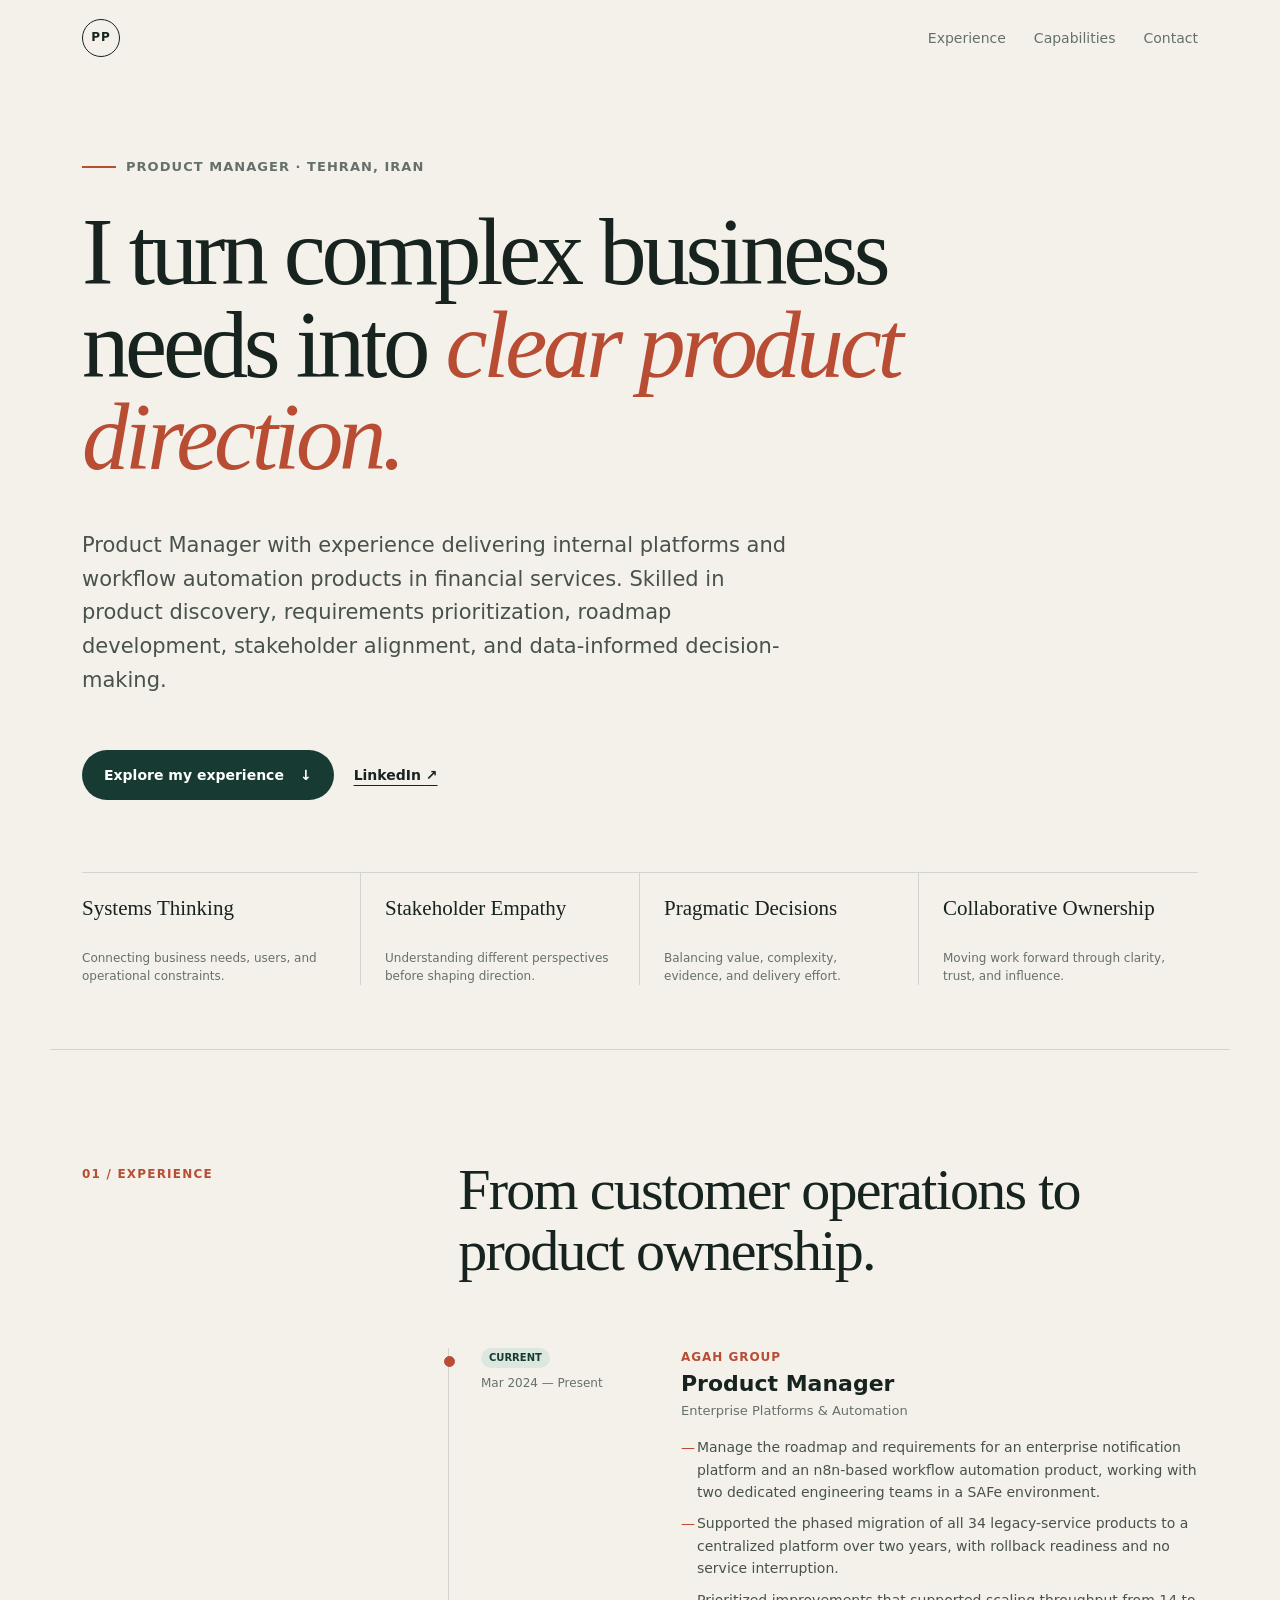
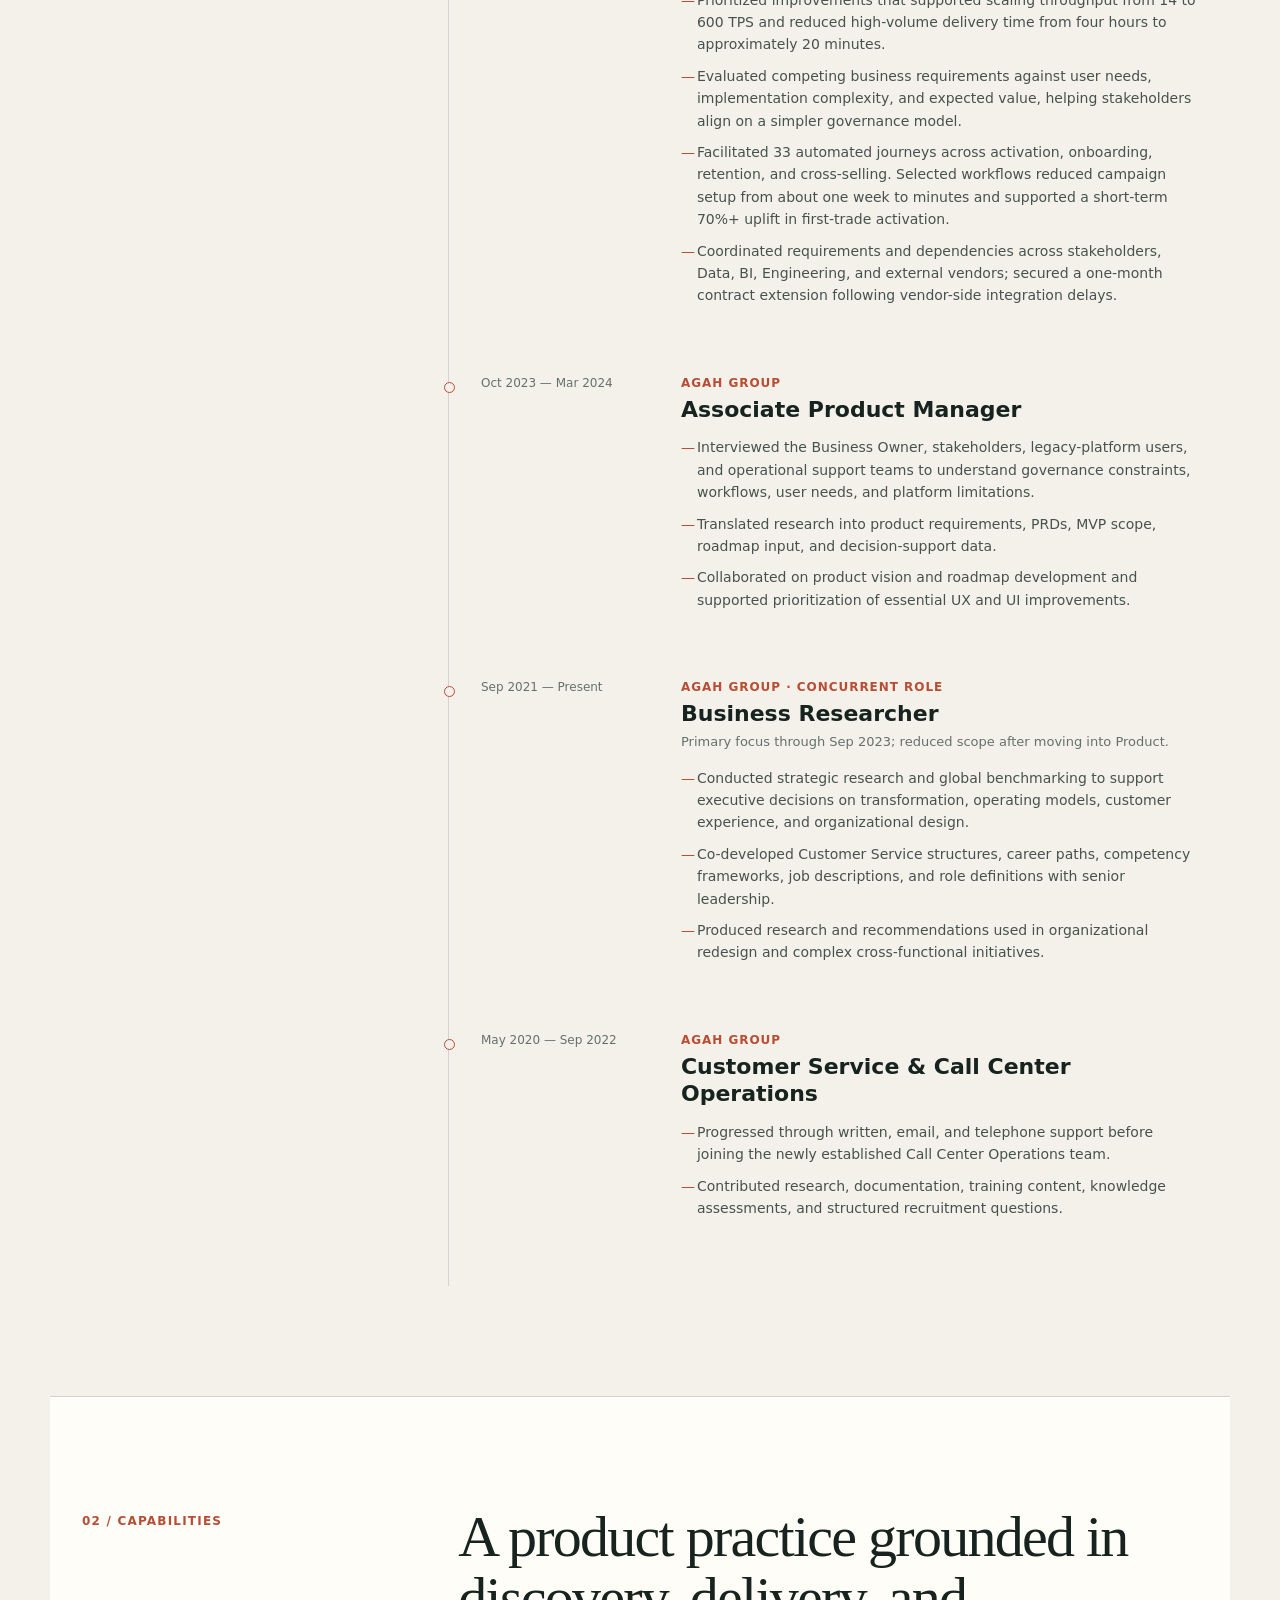
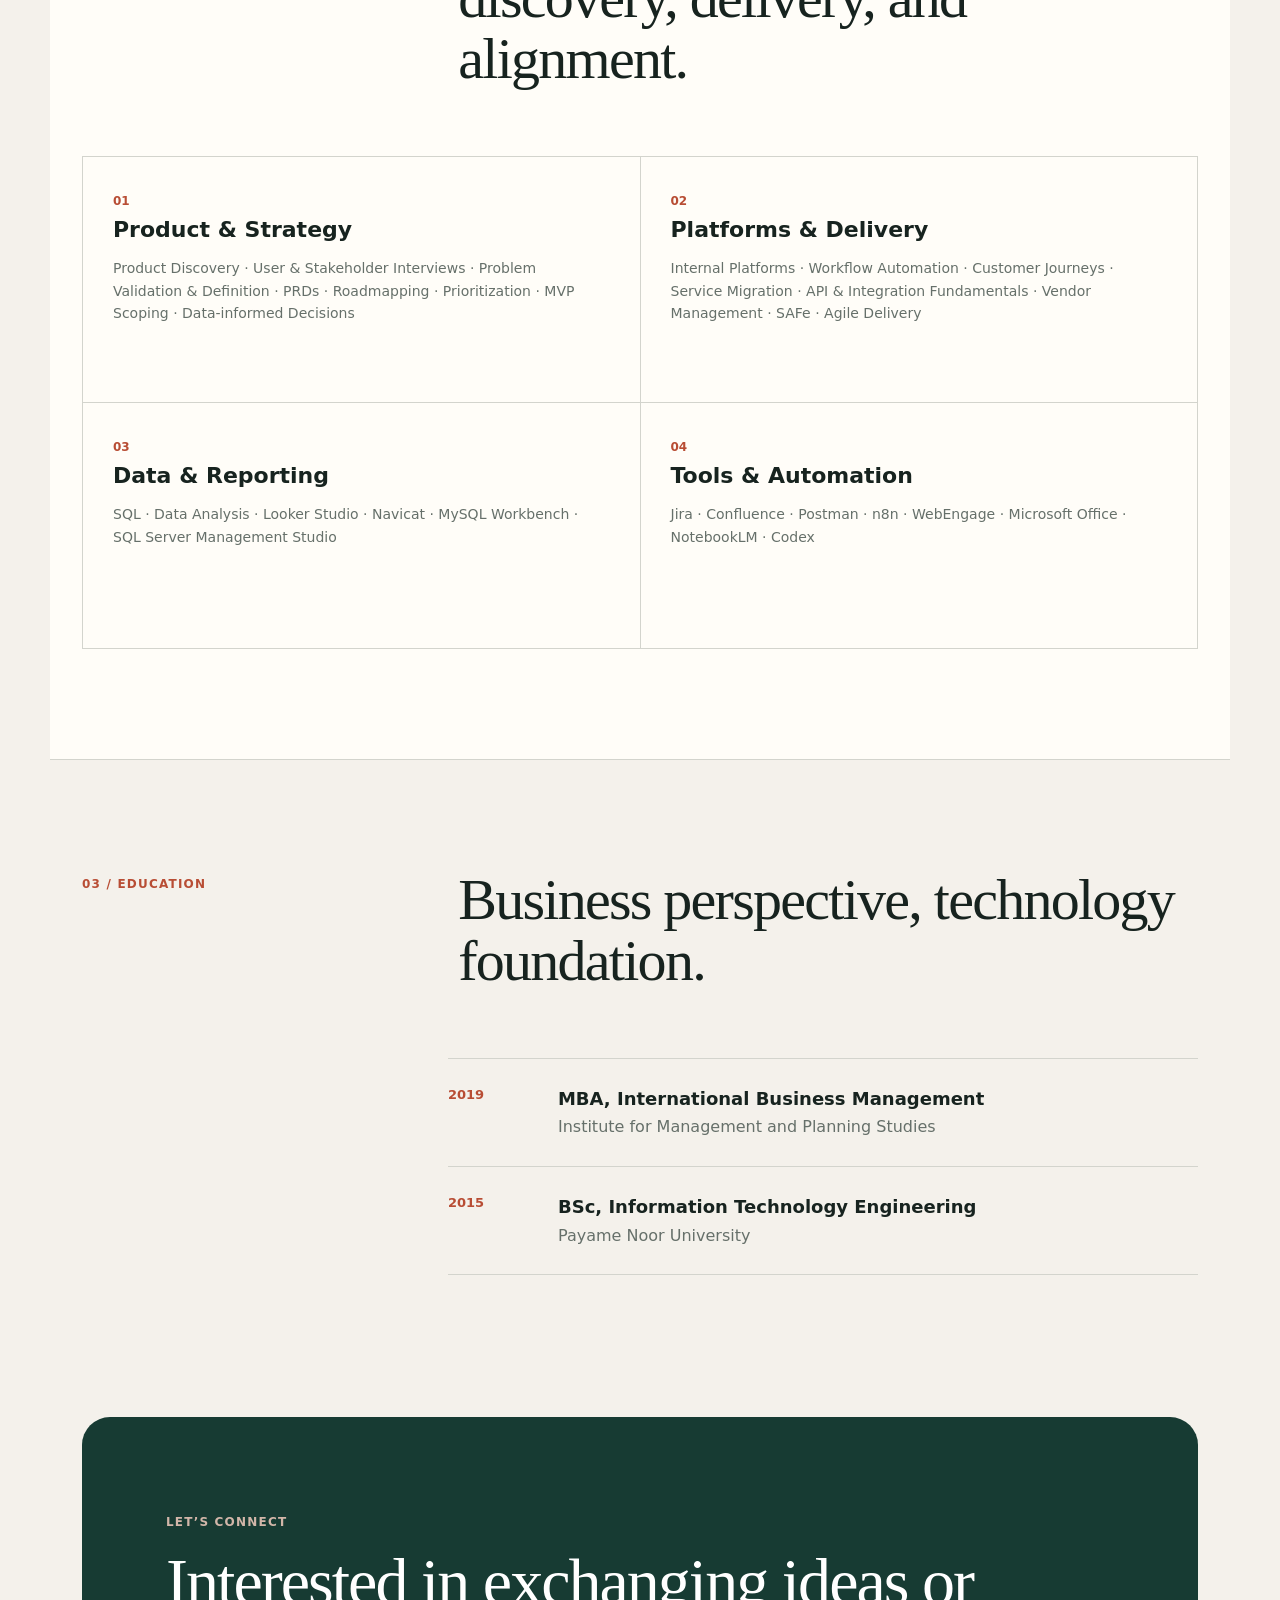
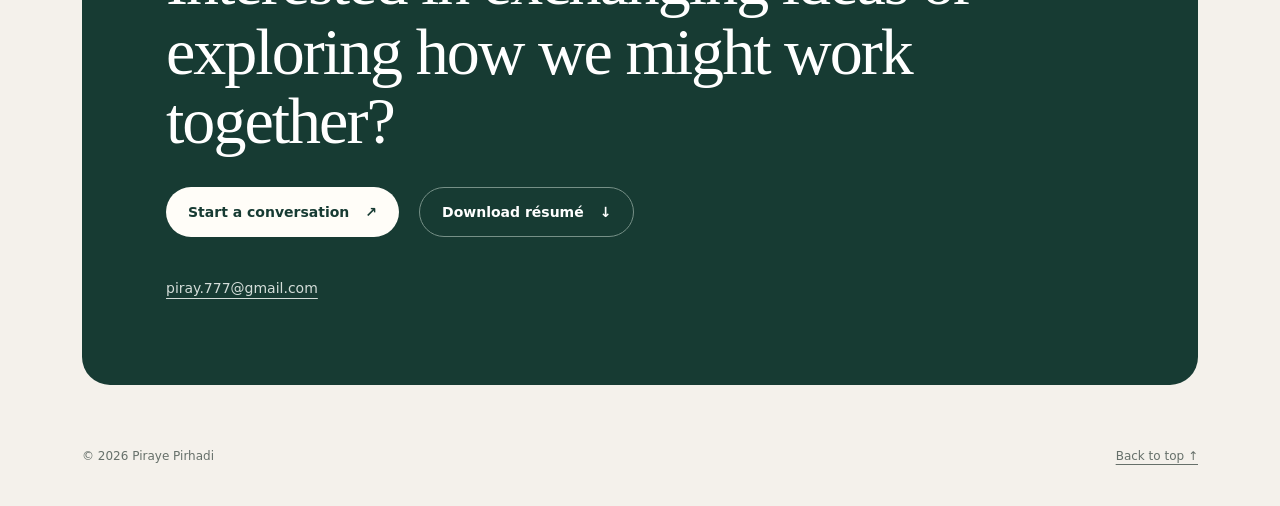
==== resume/index.html @ d71cf070 "feat: publish resume landing page" ====
<!doctype html>
<html lang="en">
<head>
  <meta charset="utf-8">
  <meta name="viewport" content="width=device-width, initial-scale=1">
  <meta name="description" content="Product Manager experienced in enterprise platforms, workflow automation, and financial services.">
  <meta name="theme-color" content="#f4f1eb">
  <title>Piraye Pirhadi — Product Manager</title>
  <link rel="stylesheet" href="styles.css">
</head>
<body>
  <header class="site-header">
    <a class="brand" href="#top" aria-label="Piraye Pirhadi — Home">PP</a>
    <nav aria-label="Primary navigation">
      <a href="#experience">Experience</a>
      <a href="#capabilities">Capabilities</a>
      <a href="#contact">Contact</a>
    </nav>
  </header>

  <main id="top">
    <section class="hero" aria-labelledby="hero-title">
      <div class="eyebrow"><span></span> Product Manager · Tehran, Iran</div>
      <h1 id="hero-title">I turn complex business needs into <em>clear product direction.</em></h1>
      <p class="intro">Product Manager with experience delivering internal platforms and workflow automation products in financial services. Skilled in product discovery, requirements prioritization, roadmap development, stakeholder alignment, and data-informed decision-making.</p>
      <div class="hero-actions">
        <a class="button button-primary" href="#experience">Explore my experience <span aria-hidden="true">↓</span></a>
        <a class="text-link" href="https://linkedin.com/in/piraye-pirhadi" target="_blank" rel="noreferrer">LinkedIn <span aria-hidden="true">↗</span></a>
      </div>
      <div class="signal-grid" aria-label="Ways of working">
        <div><strong>Systems Thinking</strong><span>Connecting business needs, users, and operational constraints.</span></div>
        <div><strong>Stakeholder Empathy</strong><span>Understanding different perspectives before shaping direction.</span></div>
        <div><strong>Pragmatic Decisions</strong><span>Balancing value, complexity, evidence, and delivery effort.</span></div>
        <div><strong>Collaborative Ownership</strong><span>Moving work forward through clarity, trust, and influence.</span></div>
      </div>
    </section>

    <section class="section" id="experience" aria-labelledby="experience-title">
      <div class="section-heading">
        <p>01 / Experience</p>
        <h2 id="experience-title">From customer operations to product ownership.</h2>
      </div>

      <div class="timeline">
        <article class="role current">
          <div class="role-meta">
            <span class="status">Current</span>
            <time>Mar 2024 — Present</time>
          </div>
          <div class="role-content">
            <p class="company">Agah Group</p>
            <h3>Product Manager</h3>
            <p class="role-focus">Enterprise Platforms &amp; Automation</p>
            <ul>
              <li>Manage the roadmap and requirements for an enterprise notification platform and an n8n-based workflow automation product, working with two dedicated engineering teams in a SAFe environment.</li>
              <li>Supported the phased migration of all 34 legacy-service products to a centralized platform over two years, with rollback readiness and no service interruption.</li>
              <li>Prioritized improvements that supported scaling throughput from 14 to 600 TPS and reduced high-volume delivery time from four hours to approximately 20 minutes.</li>
              <li>Evaluated competing business requirements against user needs, implementation complexity, and expected value, helping stakeholders align on a simpler governance model.</li>
              <li>Facilitated 33 automated journeys across activation, onboarding, retention, and cross-selling. Selected workflows reduced campaign setup from about one week to minutes and supported a short-term 70%+ uplift in first-trade activation.</li>
              <li>Coordinated requirements and dependencies across stakeholders, Data, BI, Engineering, and external vendors; secured a one-month contract extension following vendor-side integration delays.</li>
            </ul>
          </div>
        </article>

        <article class="role">
          <div class="role-meta"><time>Oct 2023 — Mar 2024</time></div>
          <div class="role-content">
            <p class="company">Agah Group</p>
            <h3>Associate Product Manager</h3>
            <ul>
              <li>Interviewed the Business Owner, stakeholders, legacy-platform users, and operational support teams to understand governance constraints, workflows, user needs, and platform limitations.</li>
              <li>Translated research into product requirements, PRDs, MVP scope, roadmap input, and decision-support data.</li>
              <li>Collaborated on product vision and roadmap development and supported prioritization of essential UX and UI improvements.</li>
            </ul>
          </div>
        </article>

        <article class="role">
          <div class="role-meta"><time>Sep 2021 — Present</time></div>
          <div class="role-content">
            <p class="company">Agah Group · Concurrent role</p>
            <h3>Business Researcher</h3>
            <p class="role-focus">Primary focus through Sep 2023; reduced scope after moving into Product.</p>
            <ul>
              <li>Conducted strategic research and global benchmarking to support executive decisions on transformation, operating models, customer experience, and organizational design.</li>
              <li>Co-developed Customer Service structures, career paths, competency frameworks, job descriptions, and role definitions with senior leadership.</li>
              <li>Produced research and recommendations used in organizational redesign and complex cross-functional initiatives.</li>
            </ul>
          </div>
        </article>

        <article class="role">
          <div class="role-meta"><time>May 2020 — Sep 2022</time></div>
          <div class="role-content">
            <p class="company">Agah Group</p>
            <h3>Customer Service &amp; Call Center Operations</h3>
            <ul>
              <li>Progressed through written, email, and telephone support before joining the newly established Call Center Operations team.</li>
              <li>Contributed research, documentation, training content, knowledge assessments, and structured recruitment questions.</li>
            </ul>
          </div>
        </article>
      </div>
    </section>

    <section class="section capabilities" id="capabilities" aria-labelledby="capabilities-title">
      <div class="section-heading">
        <p>02 / Capabilities</p>
        <h2 id="capabilities-title">A product practice grounded in discovery, delivery, and alignment.</h2>
      </div>
      <div class="capability-grid">
        <article><span>01</span><h3>Product &amp; Strategy</h3><p>Product Discovery · User &amp; Stakeholder Interviews · Problem Validation &amp; Definition · PRDs · Roadmapping · Prioritization · MVP Scoping · Data-informed Decisions</p></article>
        <article><span>02</span><h3>Platforms &amp; Delivery</h3><p>Internal Platforms · Workflow Automation · Customer Journeys · Service Migration · API &amp; Integration Fundamentals · Vendor Management · SAFe · Agile Delivery</p></article>
        <article><span>03</span><h3>Data &amp; Reporting</h3><p>SQL · Data Analysis · Looker Studio · Navicat · MySQL Workbench · SQL Server Management Studio</p></article>
        <article><span>04</span><h3>Tools &amp; Automation</h3><p>Jira · Confluence · Postman · n8n · WebEngage · Microsoft Office · NotebookLM · Codex</p></article>
      </div>
    </section>

    <section class="section education" aria-labelledby="education-title">
      <div class="section-heading"><p>03 / Education</p><h2 id="education-title">Business perspective, technology foundation.</h2></div>
      <div class="education-list">
        <article><time>2019</time><div><h3>MBA, International Business Management</h3><p>Institute for Management and Planning Studies</p></div></article>
        <article><time>2015</time><div><h3>BSc, Information Technology Engineering</h3><p>Payame Noor University</p></div></article>
      </div>
    </section>

    <section class="contact" id="contact" aria-labelledby="contact-title">
      <p>Let’s connect</p>
      <h2 id="contact-title">Interested in exchanging ideas or exploring how we might work together?</h2>
      <div class="contact-actions">
        <a class="button button-light" href="mailto:piray.777@gmail.com?subject=Let%27s%20connect&amp;body=Hi%20Piraye%2C%0D%0A%0D%0AI%20came%20across%20your%20profile%20and%20would%20like%20to%20connect%20and%20explore%20potential%20ways%20we%20might%20collaborate.%0D%0A%0D%0ABest%2C%0D%0A%5BYour%20name%5D">Start a conversation <span aria-hidden="true">↗</span></a>
        <a class="button button-outline" href="piraye-pirhadi-resume.pdf" download>Download résumé <span aria-hidden="true">↓</span></a>
      </div>
      <a class="email" href="mailto:piray.777@gmail.com">piray.777@gmail.com</a>
    </section>
  </main>

  <footer><span>© <span id="year">2026</span> Piraye Pirhadi</span><a href="#top">Back to top ↑</a></footer>
  <script src="script.js"></script>
</body>
</html>
---- resume/styles.css ----
:root { --paper:#f4f1eb; --ink:#17231f; --muted:#66706a; --line:#d3d4cd; --accent:#b84d34; --green:#173b33; --white:#fffdf8; }
* { box-sizing:border-box; }
html { scroll-behavior:smooth; }
body { margin:0; background:var(--paper); color:var(--ink); font-family:Inter, ui-sans-serif, system-ui, -apple-system, BlinkMacSystemFont, "Segoe UI", sans-serif; line-height:1.6; }
a { color:inherit; }
.site-header { height:76px; max-width:1180px; margin:auto; padding:0 32px; display:flex; align-items:center; justify-content:space-between; }
.brand { width:38px; height:38px; border:1px solid var(--ink); border-radius:50%; display:grid; place-items:center; font-size:12px; font-weight:800; letter-spacing:.08em; text-decoration:none; }
nav { display:flex; gap:28px; }
nav a { color:var(--muted); font-size:14px; text-decoration:none; transition:.2s ease; }
nav a:hover { color:var(--accent); }
main, footer { max-width:1180px; margin:auto; }
.hero { min-height:calc(100vh - 76px); padding:9vh 32px 64px; display:flex; flex-direction:column; justify-content:center; }
.eyebrow { color:var(--muted); font-size:13px; font-weight:700; letter-spacing:.08em; text-transform:uppercase; display:flex; align-items:center; gap:10px; }
.eyebrow span { display:block; width:34px; height:2px; background:var(--accent); }
h1 { max-width:980px; margin:28px 0 24px; font-family:Georgia, "Times New Roman", serif; font-size:clamp(48px,7.4vw,98px); font-weight:400; line-height:.98; letter-spacing:-.045em; }
h1 em { color:var(--accent); font-weight:400; }
.intro { max-width:710px; color:#48524c; font-size:clamp(17px,2vw,21px); }
.hero-actions, .contact-actions { margin-top:32px; display:flex; flex-wrap:wrap; align-items:center; gap:20px; }
.button { min-height:50px; padding:0 22px; border-radius:999px; display:inline-flex; align-items:center; justify-content:center; gap:16px; font-size:14px; font-weight:750; text-decoration:none; transition:transform .2s ease, background .2s ease; }
.button:hover { transform:translateY(-2px); }
.button-primary { background:var(--green); color:white; }
.text-link { font-size:14px; font-weight:700; text-underline-offset:5px; }
.signal-grid { margin-top:72px; border-top:1px solid var(--line); display:grid; grid-template-columns:repeat(4,1fr); }
.signal-grid div { padding:24px 20px 0 0; border-right:1px solid var(--line); }
.signal-grid div:not(:first-child) { padding-left:24px; }
.signal-grid div:last-child { border-right:0; }
.signal-grid strong { display:block; min-height:44px; font-family:Georgia,serif; font-size:21px; font-weight:400; line-height:1.08; }
.signal-grid span { display:block; margin-top:9px; color:var(--muted); font-size:12px; line-height:1.45; }
.section { padding:110px 32px; border-top:1px solid var(--line); }
.section-heading { display:grid; grid-template-columns:1fr 2.2fr; gap:40px; margin-bottom:66px; }
.section-heading>p { margin:5px 0 0; color:var(--accent); font-size:12px; font-weight:800; letter-spacing:.1em; text-transform:uppercase; }
.section h2 { max-width:760px; margin:0; font-family:Georgia,serif; font-size:clamp(34px,4.7vw,58px); font-weight:400; line-height:1.05; letter-spacing:-.03em; }
.timeline { margin-left:calc(31% + 20px); }
.role { position:relative; display:grid; grid-template-columns:170px 1fr; gap:30px; padding:0 0 58px 32px; border-left:1px solid var(--line); }
.role::before { content:""; position:absolute; left:-5px; top:8px; width:9px; height:9px; border-radius:50%; background:var(--paper); border:1px solid var(--accent); }
.role.current::before { background:var(--accent); }
.role-meta { color:var(--muted); font-size:12px; display:flex; flex-direction:column; gap:6px; }
.status { width:max-content; padding:2px 8px; border-radius:999px; background:#dce7df; color:var(--green); font-size:10px; font-weight:800; text-transform:uppercase; }
.company { margin:0; color:var(--accent); font-size:12px; font-weight:800; letter-spacing:.08em; text-transform:uppercase; }
.role h3, .capability-grid h3, .education h3 { margin:3px 0 4px; font-size:22px; line-height:1.25; }
.role-focus { margin:0 0 14px; color:var(--muted); font-size:13px; }
.role ul { margin:13px 0 0; padding:0; list-style:none; }
.role li { position:relative; margin:0 0 9px; padding-left:16px; color:#48524c; font-size:14px; }
.role li::before { content:"—"; position:absolute; left:0; color:var(--accent); }
.capabilities { background:var(--white); }
.capability-grid { display:grid; grid-template-columns:repeat(2,1fr); gap:1px; background:var(--line); border:1px solid var(--line); }
.capability-grid article { min-height:245px; padding:30px; background:var(--white); }
.capability-grid article>span { color:var(--accent); font-size:12px; font-weight:800; }
.capability-grid p { color:var(--muted); font-size:14px; }
.education-list { margin-left:calc(31% + 20px); border-top:1px solid var(--line); }
.education-list article { padding:26px 0; border-bottom:1px solid var(--line); display:grid; grid-template-columns:90px 1fr; gap:20px; }
.education-list time { color:var(--accent); font-size:13px; font-weight:800; }
.education-list h3 { font-size:18px; }
.education-list p { margin:3px 0 0; color:var(--muted); }
.contact { margin:32px; padding:clamp(40px,7vw,84px); border-radius:28px; background:var(--green); color:white; }
.contact>p { color:#d2b6a9; font-size:12px; font-weight:800; letter-spacing:.1em; text-transform:uppercase; }
.contact h2 { max-width:900px; margin:15px 0 0; font-family:Georgia,serif; font-size:clamp(36px,5.5vw,66px); font-weight:400; line-height:1.05; letter-spacing:-.03em; }
.button-light { background:var(--white); color:var(--green); }
.button-outline { border:1px solid #769087; color:white; }
.email { display:inline-block; margin-top:40px; color:#d4ddd9; font-size:14px; text-underline-offset:5px; }
footer { padding:30px 32px 40px; display:flex; justify-content:space-between; color:var(--muted); font-size:12px; }
footer a { text-underline-offset:4px; }
@media (max-width:760px) {
  .site-header { height:64px; padding:0 20px; } nav { gap:14px; } nav a:nth-child(2) { display:none; }
  .hero { min-height:auto; padding:76px 20px 50px; } h1 { font-size:clamp(45px,15vw,68px); }
  .signal-grid { grid-template-columns:repeat(2,1fr); margin-top:52px; } .signal-grid div { padding-bottom:20px; } .signal-grid div:nth-child(2) { border-right:0; }
  .section { padding:76px 20px; } .section-heading { grid-template-columns:1fr; gap:15px; margin-bottom:45px; }
  .timeline, .education-list { margin-left:0; } .role { grid-template-columns:1fr; gap:10px; padding-left:24px; }
  .role-meta { flex-direction:row; align-items:center; } .capability-grid { grid-template-columns:1fr; }
  .contact { margin:14px; padding:38px 24px; border-radius:20px; } .contact-actions .button { width:100%; }
  footer { padding:24px 20px 32px; }
}
@media (prefers-reduced-motion:reduce) { html { scroll-behavior:auto; } .button { transition:none; } }
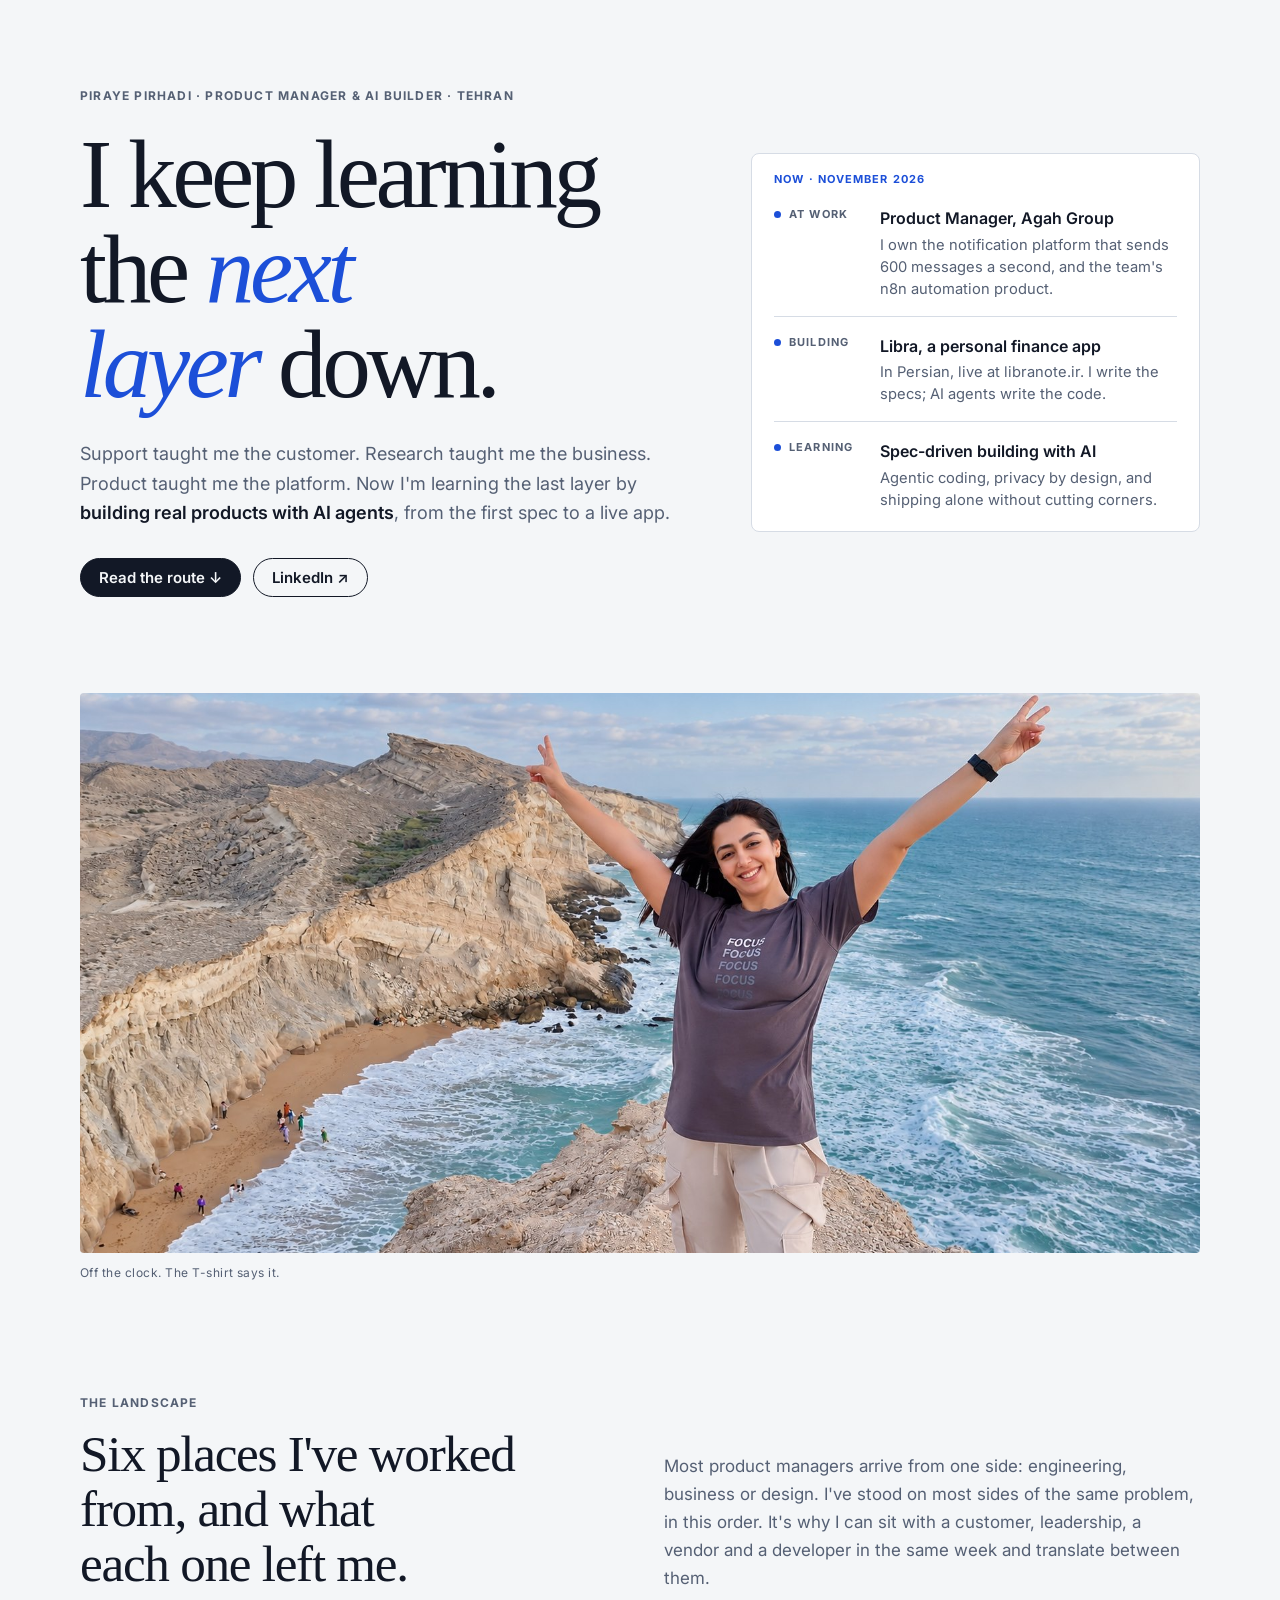
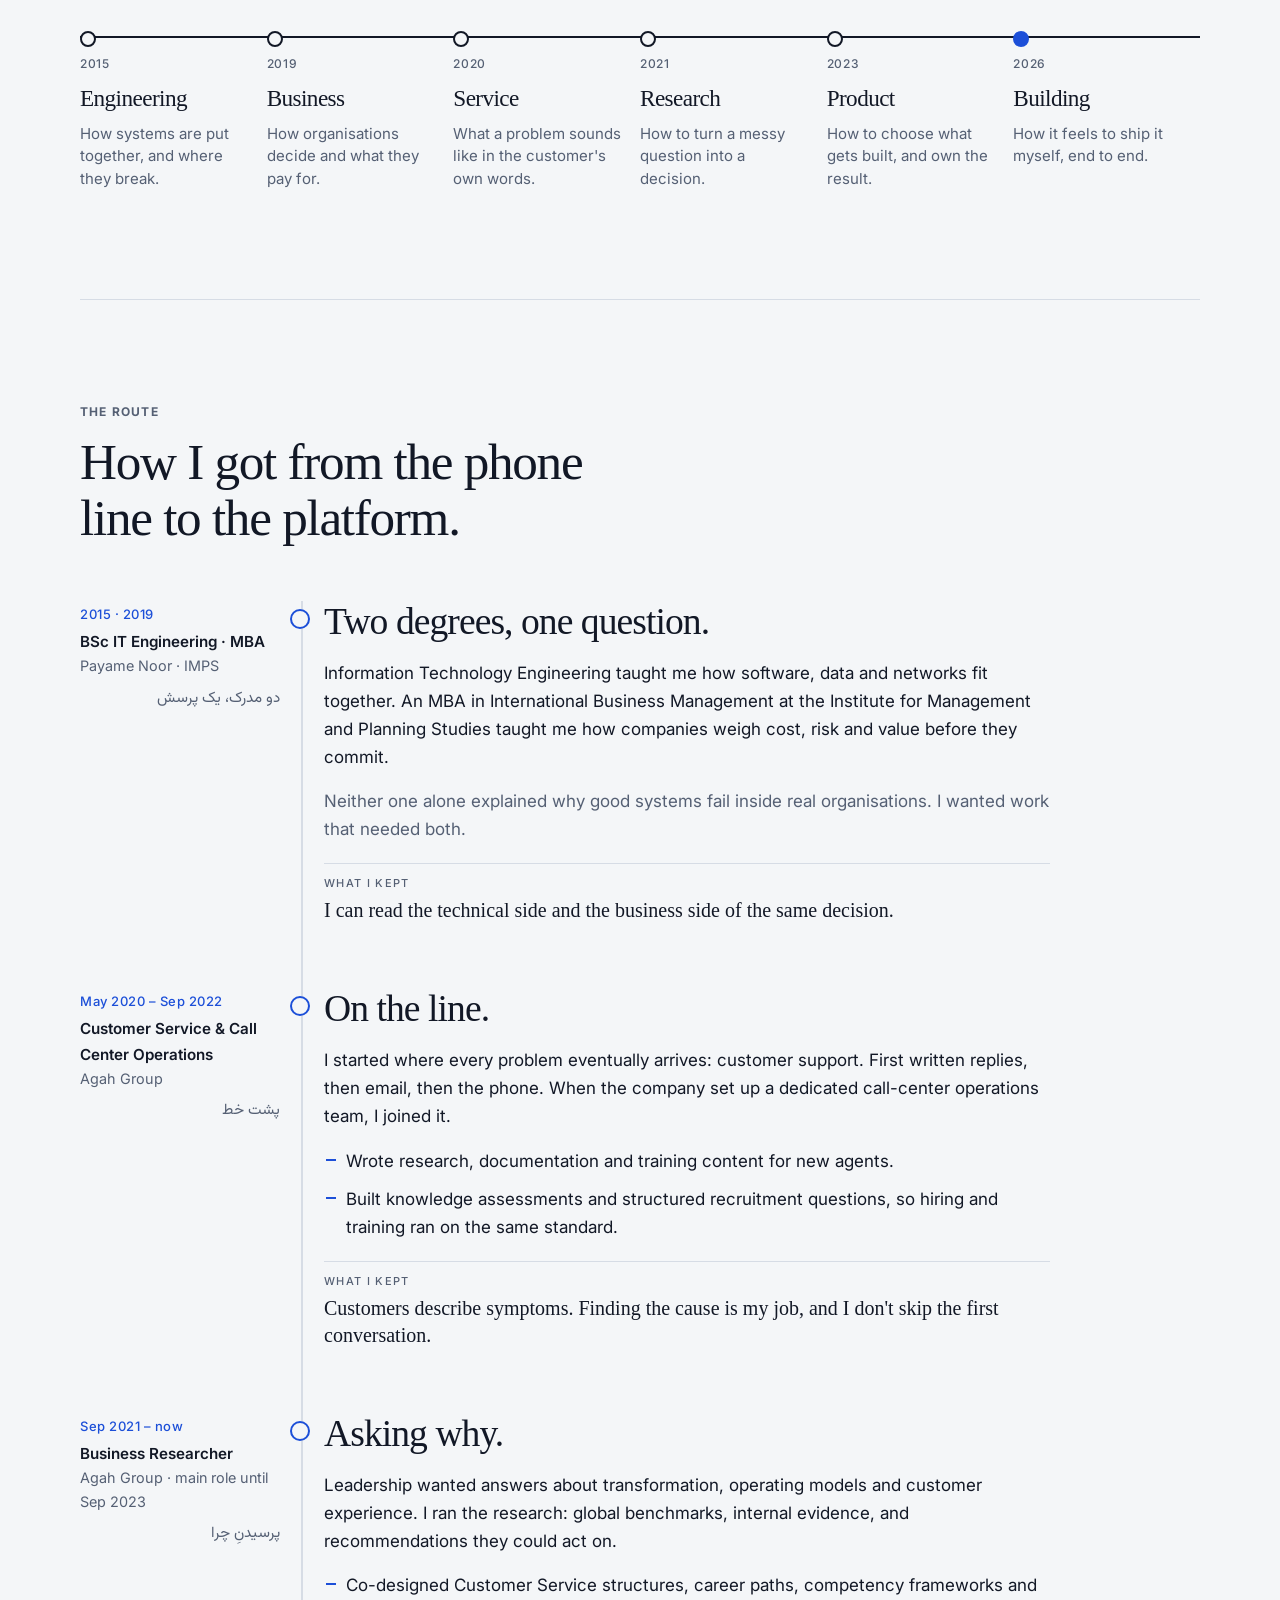
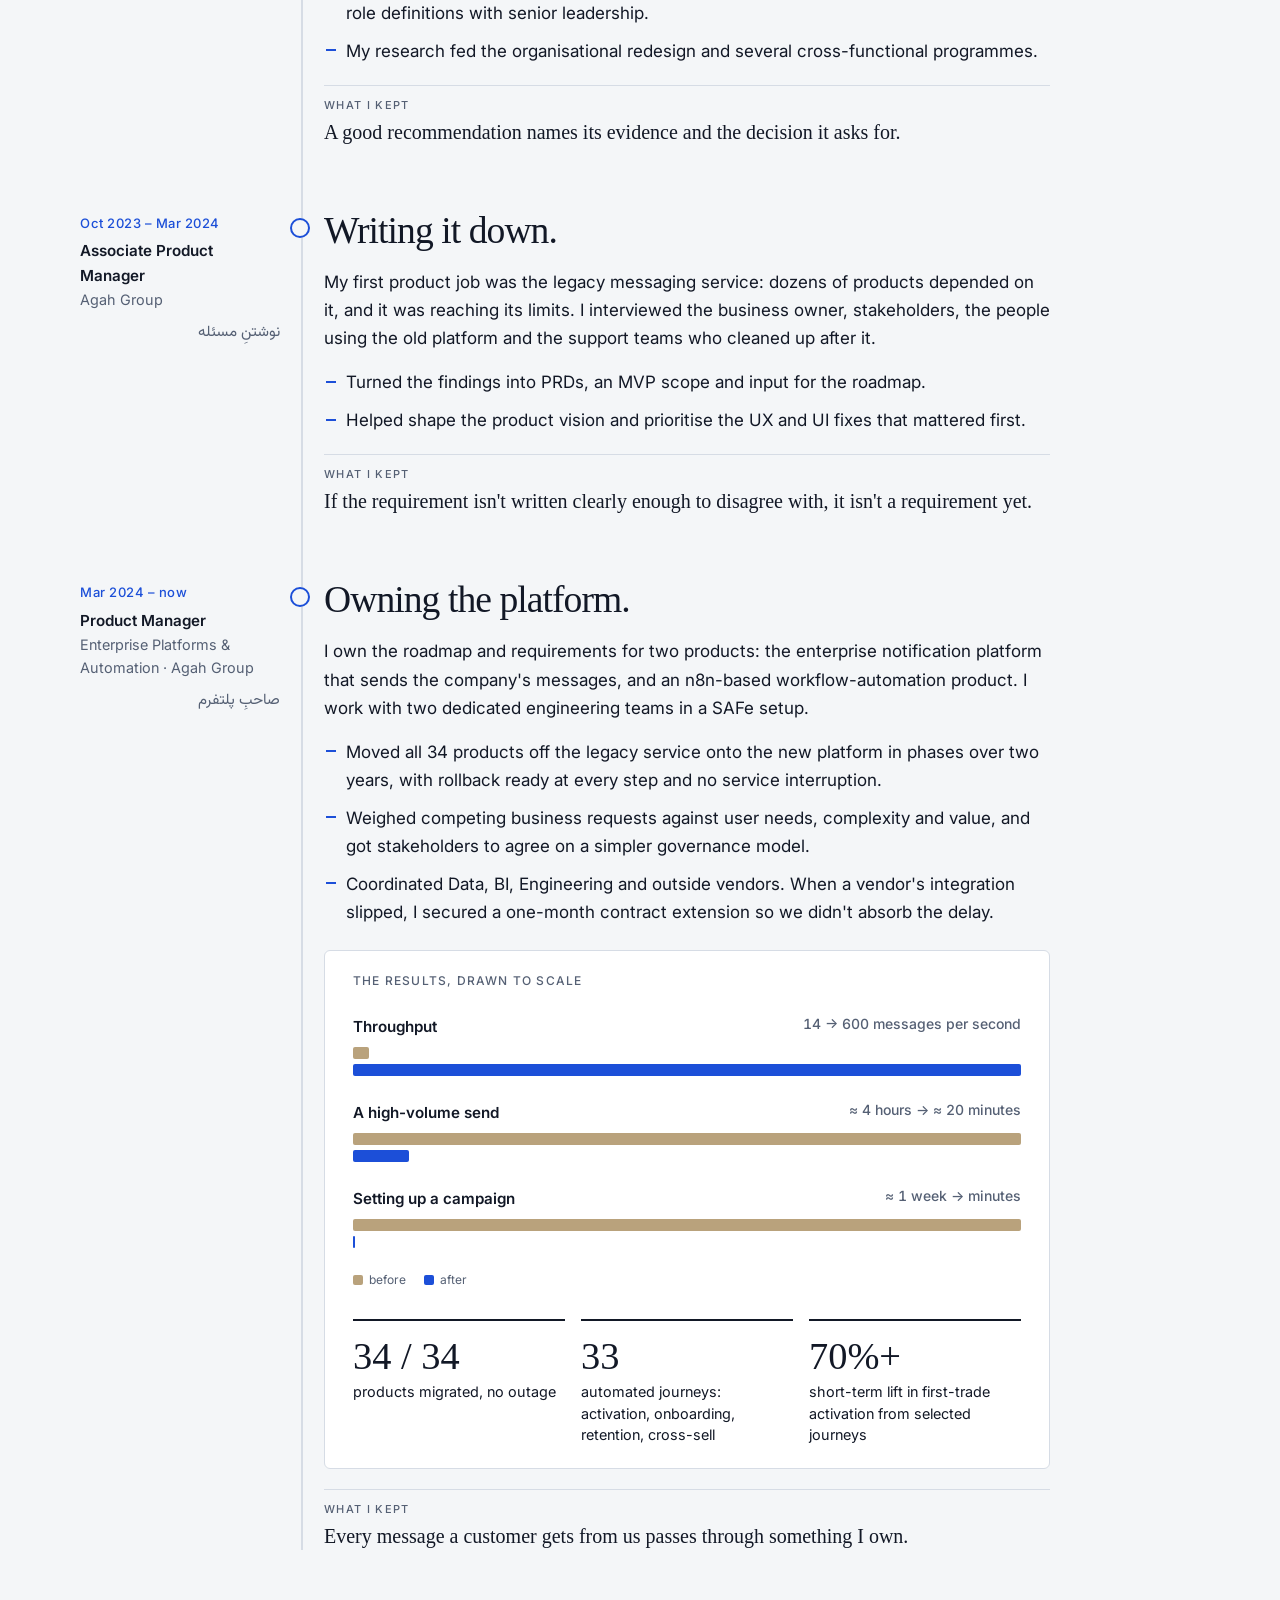
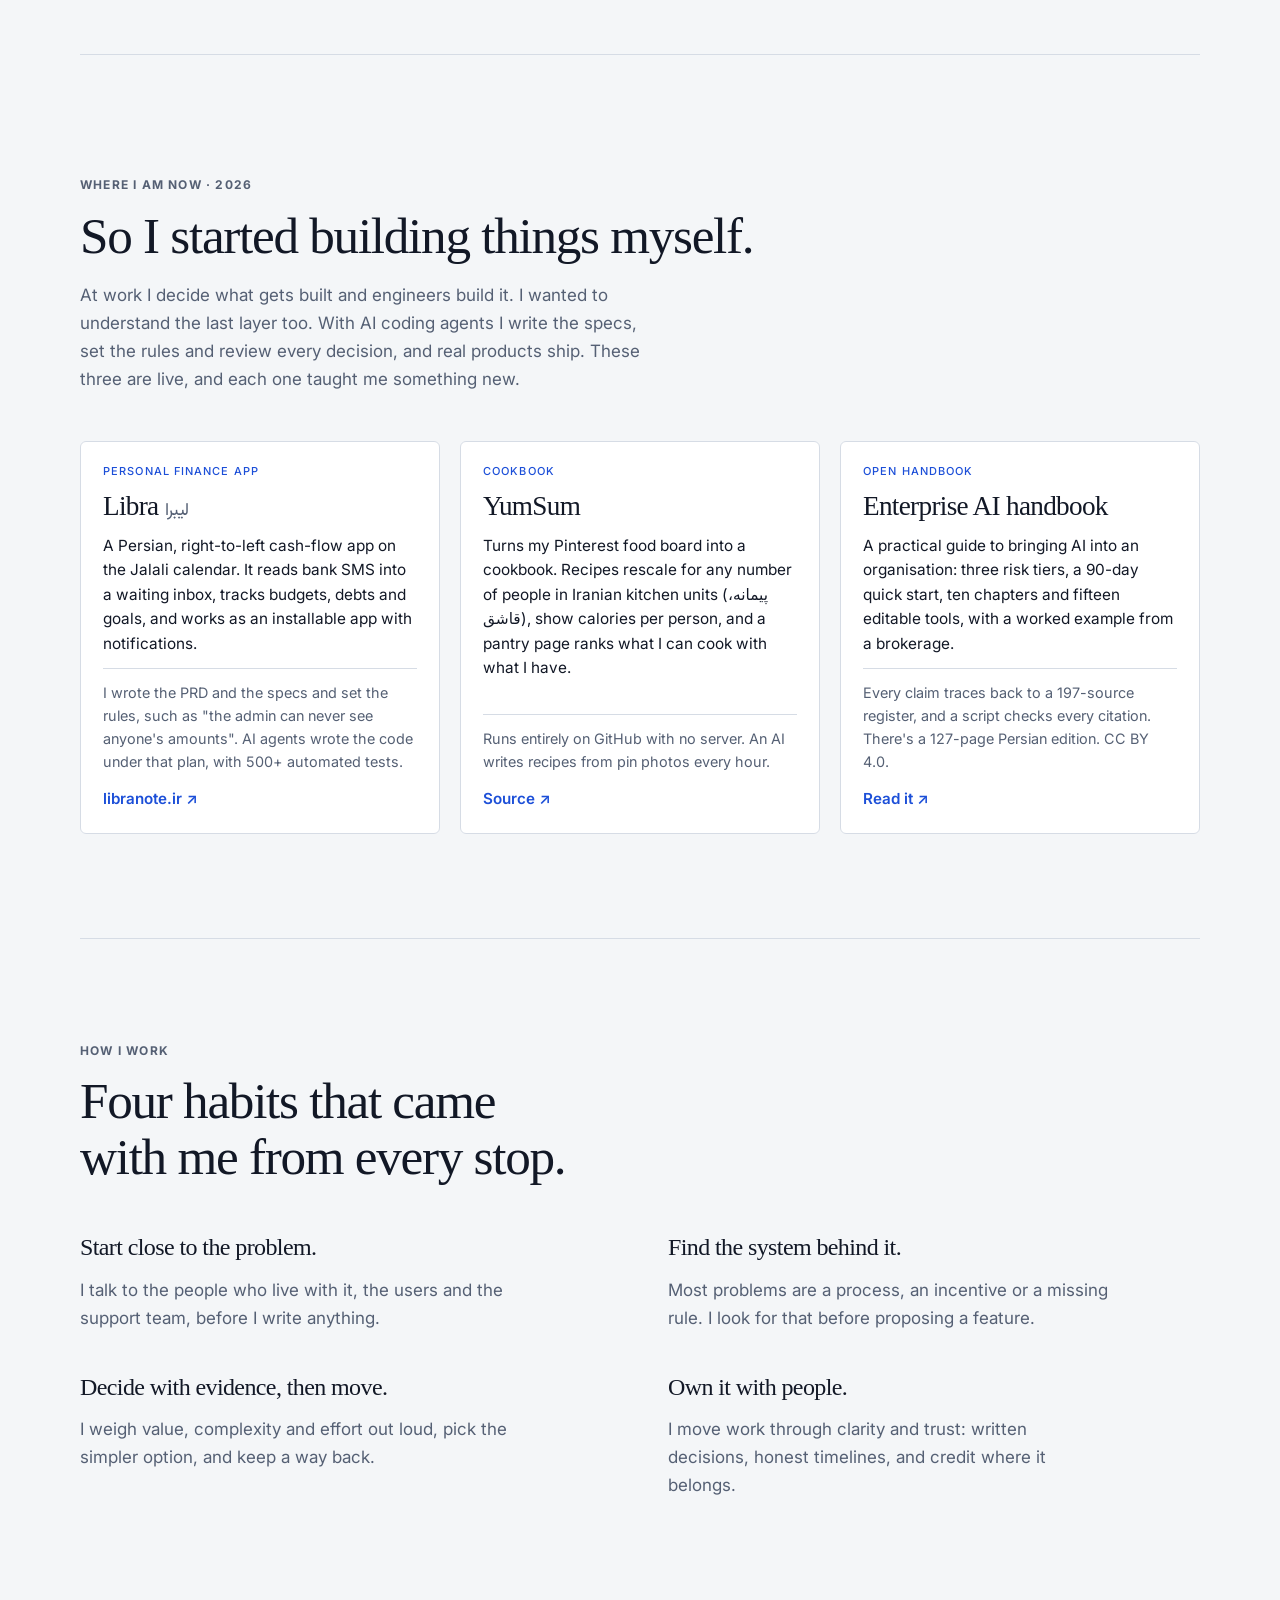
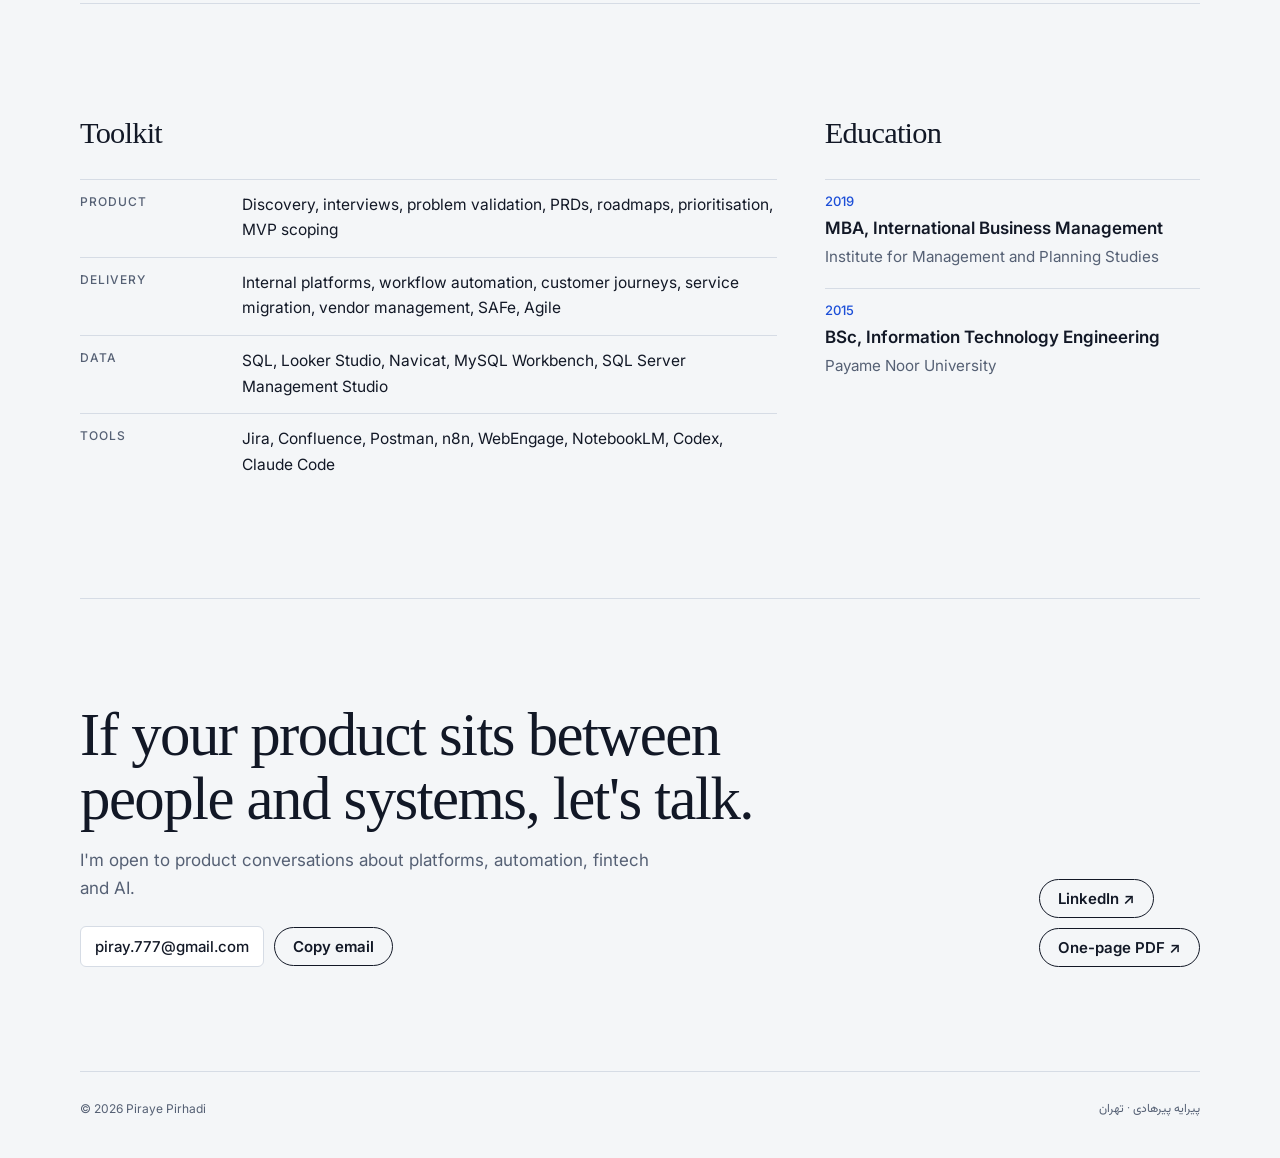
==== commit bab08c0b: "Resume: story version (now, the route, what I build with AI) Co-Authored-By: Claude Opus 5.5 <norepl" ====
--- a/resume/index.html
+++ b/resume/index.html
@@ -1,141 +1,500 @@
 <!doctype html>
 <html lang="en">
 <head>
+  <!-- Google tag (gtag.js) -->
+  <script async src="https://www.googletagmanager.com/gtag/js?id=G-LN407H3TV2"></script>
+  <script>
+    window.dataLayer = window.dataLayer || [];
+    function gtag(){dataLayer.push(arguments);}
+    gtag('js', new Date());
+    gtag('config', 'G-LN407H3TV2');
+  </script>
   <meta charset="utf-8">
-  <meta name="viewport" content="width=device-width, initial-scale=1">
-  <meta name="description" content="Product Manager experienced in enterprise platforms, workflow automation, and financial services.">
-  <meta name="theme-color" content="#f4f1eb">
-  <title>Piraye Pirhadi — Product Manager</title>
-  <link rel="stylesheet" href="styles.css">
+  <meta name="viewport" content="width=device-width, initial-scale=1, viewport-fit=cover">
+  <meta name="description" content="Product manager and AI builder in Tehran: notification platforms, workflow automation, and products built with AI agents.">
+  <meta property="og:type" content="website">
+  <meta property="og:title" content="Piraye Pirhadi — Product Manager &amp; AI builder">
+  <meta property="og:description" content="Product manager and AI builder in Tehran: notification platforms, workflow automation, and products built with AI agents.">
+  <meta property="og:url" content="https://pirayeah.github.io/piraye-resume/resume/">
+  <meta property="og:image" content="https://pirayeah.github.io/piraye-resume/resume/og-thumbnail-v2.jpg">
+  <meta property="og:image:secure_url" content="https://pirayeah.github.io/piraye-resume/resume/og-thumbnail-v2.jpg">
+  <meta property="og:image:type" content="image/jpeg">
+  <meta property="og:image:width" content="1200">
+  <meta property="og:image:height" content="630">
+  <meta property="og:image:alt" content="Piraye Pirhadi — Product Manager">
+  <meta name="twitter:card" content="summary_large_image">
+  <meta name="twitter:title" content="Piraye Pirhadi — Product Manager &amp; AI builder">
+  <meta name="twitter:description" content="Product manager and AI builder in Tehran: notification platforms, workflow automation, and products built with AI agents.">
+  <meta name="twitter:image" content="https://pirayeah.github.io/piraye-resume/resume/og-thumbnail-v2.jpg">
+  <meta name="theme-color" content="#f4f6f8" media="(prefers-color-scheme: light)">
+  <meta name="theme-color" content="#0d1320" media="(prefers-color-scheme: dark)">
+  <title>Piraye Pirhadi — Product Manager &amp; AI builder</title>
+  <link rel="preconnect" href="https://fonts.googleapis.com">
+  <link rel="preconnect" href="https://fonts.gstatic.com" crossorigin>
+  <link rel="stylesheet" href="https://fonts.googleapis.com/css2?family=Inter:wght@400;500;600;700;800&family=Vazirmatn:wght@400;600&display=swap">
+<style>
+/* Layout: a message route. Hero (headline + portrait), the six places I've worked from,
+   then chapters hung on one vertical line in time order, the numbers drawn to scale,
+   the things I build after hours, and a plain close. */
+:root{
+  --paper:#f4f6f8;      /* cool, sea-light white */
+  --card:#ffffff;
+  --ink:#121826;        /* navy-black */
+  --muted:#556074;
+  --rule:#d6dce5;
+  --cobalt:#1c4fd8;     /* the shirt's blue: the one bold colour */
+  --cobalt-soft:#e3eafc;
+  --sand:#b9a27c;       /* shells on the beach, used only for the "before" bars */
+  --display:Georgia, "Times New Roman", serif;
+  --body:"Inter", ui-sans-serif, system-ui, -apple-system, "Segoe UI", sans-serif;
+  --mono:"Inter", ui-sans-serif, system-ui, sans-serif; /* labels: Inter in tracked caps */
+  --fa:"Vazirmatn", "Tahoma", sans-serif;
+}
+@media (prefers-color-scheme: dark){:root:not([data-theme="light"]){
+  --paper:#0d1320;--card:#141c2d;--ink:#e9edf4;--muted:#9aa6bb;--rule:#26314a;
+  --cobalt:#7da2ff;--cobalt-soft:#1a2747;--sand:#a8916b;color-scheme:dark}}
+:root[data-theme="dark"]{
+  --paper:#0d1320;--card:#141c2d;--ink:#e9edf4;--muted:#9aa6bb;--rule:#26314a;
+  --cobalt:#7da2ff;--cobalt-soft:#1a2747;--sand:#a8916b;color-scheme:dark}
+
+*{box-sizing:border-box}
+body{margin:0}
+img{max-width:100%;height:auto}
+body{background:var(--paper);color:var(--ink);font:400 17px/1.65 var(--body);
+  padding-left:max(16px,env(safe-area-inset-left,0px));padding-right:max(16px,env(safe-area-inset-right,0px))}
+.wrap{max-width:1120px;margin:0 auto}
+html{scroll-behavior:smooth}
+h1,h2,h3{font-family:var(--display);font-weight:400;text-wrap:balance;margin:0;letter-spacing:-.025em}
+p{margin:0}
+a{color:var(--cobalt)}
+a:focus-visible,button:focus-visible{outline:2px solid var(--cobalt);outline-offset:3px;border-radius:4px}
+.eyebrow{font:700 12px/1.4 var(--mono);letter-spacing:.1em;text-transform:uppercase;color:var(--muted)}
+.fa{font-family:var(--fa);direction:rtl;unicode-bidi:isolate}
+section{padding-block:clamp(56px,9vw,104px)}
+section + section{border-top:1px solid var(--rule)}
+
+/* Hero */
+.hero{display:grid;grid-template-columns:minmax(0,1.25fr) minmax(0,.75fr);gap:clamp(28px,5vw,64px);align-items:end;padding-block:clamp(40px,7vw,88px) clamp(48px,8vw,96px)}
+.hero{grid-template-columns:minmax(0,1.15fr) minmax(0,.85fr);align-items:center}
+.hero h1{font-size:clamp(2.9rem,7.6vw,6.2rem);line-height:.98;margin-top:22px;letter-spacing:-.045em}
+.hero h1 em{font-style:italic;color:var(--cobalt)}
+.now{background:var(--card);border:1px solid var(--rule);border-radius:8px;padding:6px 22px 4px;display:grid}
+.now-row{display:grid;grid-template-columns:92px minmax(0,1fr);gap:14px;padding:16px 0;border-bottom:1px solid var(--rule)}
+.now-row:last-child{border-bottom:0}
+.now-row .k{font:700 11px/1.7 var(--mono);letter-spacing:.1em;text-transform:uppercase;color:var(--muted);display:flex;align-items:center;gap:8px;align-self:start}
+.now-row .k::before{content:"";width:7px;height:7px;border-radius:50%;background:var(--cobalt);flex:none}
+.now-row b{display:block;font-weight:600;font-size:1rem}
+.now-row span{display:block;color:var(--muted);font-size:.92rem;line-height:1.5;margin-top:2px}
+.now-head{font:700 11px/1 var(--mono);letter-spacing:.1em;text-transform:uppercase;color:var(--cobalt);padding:14px 0 4px}
+.photo-band{margin:0;padding-block:0 8px}
+.photo-band img{display:block;width:100%;aspect-ratio:16/8;object-fit:cover;object-position:60% 35%;border-radius:4px}
+.photo-band figcaption{margin-top:10px;font-size:12px;color:var(--muted);letter-spacing:.04em}
+.hero .lede{max-width:34em;margin-top:26px;font-size:1.13rem;color:var(--muted)}
+.hero .lede strong{color:var(--ink);font-weight:600}
+.cta{display:flex;flex-wrap:wrap;gap:12px;margin-top:30px}
+.btn{display:inline-flex;align-items:center;gap:8px;padding:11px 18px;border-radius:999px;font:600 15px/1 var(--body);text-decoration:none;border:1px solid var(--ink);color:var(--ink);background:transparent;cursor:pointer}
+.btn.solid{background:var(--ink);color:var(--paper)}
+.btn:hover{border-color:var(--cobalt);color:var(--cobalt)}
+.btn.solid:hover{background:var(--cobalt);color:var(--paper)}
+.portrait{position:relative;margin:0}
+.portrait img{display:block;width:100%;aspect-ratio:4/5;object-fit:cover;object-position:50% 22%;border-radius:2px}
+.portrait figcaption{margin-top:10px;font:400 12px/1.5 var(--mono);color:var(--muted)}
+
+/* The six places */
+.places-head{display:grid;grid-template-columns:minmax(0,1fr) minmax(0,1fr);gap:24px 48px;align-items:end}
+.places-head h2{font-size:clamp(2rem,4.2vw,3.2rem);line-height:1.08;margin-top:14px}
+.places-head p{color:var(--muted);max-width:32em}
+.places{list-style:none;padding:0;margin:44px 0 0;display:grid;grid-template-columns:repeat(6,minmax(0,1fr));border-top:2px solid var(--ink)}
+.places li{padding:18px 16px 4px 0;position:relative}
+.places li::before{content:"";position:absolute;top:-7px;left:0;width:12px;height:12px;border-radius:50%;background:var(--paper);border:2px solid var(--ink)}
+.places li:last-child::before{background:var(--cobalt);border-color:var(--cobalt)}
+.places .yr{font:500 12px/1.4 var(--mono);color:var(--muted);letter-spacing:.06em}
+.places h3{font-size:1.45rem;margin:6px 0 6px}
+.places .gave{font-size:.94rem;color:var(--muted);line-height:1.5}
+
+/* Chapters on the route */
+.route{margin-top:12px}
+.ch{display:grid;grid-template-columns:200px minmax(0,1fr);gap:0 44px;position:relative;padding-bottom:64px}
+.ch:last-child{padding-bottom:0}
+.ch .when{position:relative;padding-top:4px}
+.ch .when::after{content:"";position:absolute;top:0;bottom:-64px;right:-23px;width:2px;background:var(--rule)}
+.ch:last-child .when::after{bottom:0}
+.ch .when::before{content:"";position:absolute;top:8px;right:-30px;width:16px;height:16px;border-radius:50%;background:var(--paper);border:2px solid var(--cobalt);z-index:1}
+.ch .dates{font:500 13px/1.4 var(--mono);color:var(--cobalt);letter-spacing:.04em}
+.ch .role{margin-top:6px;font-size:.95rem;font-weight:600}
+.ch .org{font-size:.9rem;color:var(--muted)}
+.ch .fa{margin-top:8px;font-size:.95rem;color:var(--muted);display:block}
+.ch h3{font-size:clamp(1.7rem,3.2vw,2.35rem);line-height:1.12}
+.ch .body{display:grid;gap:16px;max-width:66ch}
+.ch .body p{color:var(--ink)}
+.ch .body p.quiet{color:var(--muted)}
+.ch ul{margin:0;padding:0;list-style:none;display:grid;gap:10px}
+.ch ul li{padding-left:22px;position:relative}
+.ch ul li::before{content:"";position:absolute;left:2px;top:.72em;width:10px;height:2px;background:var(--cobalt)}
+.kept{font-family:var(--display);font-size:1.25rem;line-height:1.35;padding:14px 0 0;border-top:1px solid var(--rule);margin-top:4px}
+.kept span{font:500 11px/1 var(--mono);letter-spacing:.12em;text-transform:uppercase;color:var(--muted);display:block;margin-bottom:8px}
+
+/* Numbers drawn to scale */
+.scale{margin-top:8px;background:var(--card);border:1px solid var(--rule);border-radius:6px;padding:22px clamp(16px,3vw,28px);display:grid;gap:24px}
+.scale h4{margin:0;font:500 12px/1.4 var(--mono);letter-spacing:.1em;text-transform:uppercase;color:var(--muted)}
+.metric{display:grid;gap:8px}
+.metric .label{display:flex;flex-wrap:wrap;justify-content:space-between;gap:4px 16px;font-size:.95rem}
+.metric .label b{font-weight:600}
+.metric .label .v{font:500 14px/1.4 var(--mono);font-variant-numeric:tabular-nums;color:var(--muted)}
+.bars{display:grid;gap:5px}
+.bar{height:12px;border-radius:2px;min-width:2px}
+.bar.before{background:var(--sand)}
+.bar.after{background:var(--cobalt)}
+.legend{display:flex;gap:18px;font:400 12px/1.4 var(--mono);color:var(--muted)}
+.legend i{display:inline-block;width:10px;height:10px;border-radius:2px;margin-right:6px;vertical-align:-1px}
+.facts{display:grid;grid-template-columns:repeat(3,minmax(0,1fr));gap:16px;margin-top:6px}
+.fact{border-top:2px solid var(--ink);padding-top:10px}
+.fact .n{font-family:var(--display);font-size:2.4rem;line-height:1}
+.fact p{font-size:.9rem;color:var(--muted);margin-top:6px;line-height:1.5}
+
+/* After hours */
+.after-head{max-width:760px}
+.after-head img{width:100%;aspect-ratio:1/1;object-fit:cover;object-position:30% 30%;border-radius:2px;display:block}
+.after-head h2{font-size:clamp(2rem,4.2vw,3.2rem);line-height:1.08;margin-top:14px}
+.after-head p{margin-top:18px;color:var(--muted);max-width:34em}
+.builds{display:grid;grid-template-columns:repeat(3,minmax(0,1fr));gap:20px;margin-top:48px}
+.build{background:var(--card);border:1px solid var(--rule);border-radius:6px;padding:22px;display:flex;flex-direction:column;gap:12px;min-width:0}
+.build .kind{font:500 11px/1.4 var(--mono);letter-spacing:.1em;text-transform:uppercase;color:var(--cobalt)}
+.build h3{font-size:1.7rem;line-height:1.1}
+.build h3 .fa{font-size:1.1rem;color:var(--muted);margin-inline-start:8px}
+.build p{font-size:.96rem;line-height:1.6}
+.build .mine{font-size:.9rem;color:var(--muted);border-top:1px solid var(--rule);padding-top:12px;margin-top:auto}
+.build a{font-weight:600;text-decoration:none;font-size:.95rem}
+.build a:hover{text-decoration:underline}
+
+/* How I work */
+.how h2{font-size:clamp(2rem,4.2vw,3.2rem);line-height:1.08;margin-top:14px;max-width:16em}
+.rules{display:grid;grid-template-columns:repeat(2,minmax(0,1fr));gap:36px 56px;margin-top:44px}
+.rule h3{font-size:1.5rem}
+.rule p{margin-top:8px;color:var(--muted);max-width:40ch}
+
+/* Tools + education */
+.base{display:grid;grid-template-columns:minmax(0,1.3fr) minmax(0,.7fr);gap:48px}
+.base h2{font-size:1.9rem;margin-bottom:20px}
+.tools{display:grid;gap:14px}
+.tools div{display:grid;grid-template-columns:150px minmax(0,1fr);gap:12px;border-top:1px solid var(--rule);padding-top:12px}
+.tools dt{font:500 12px/1.6 var(--mono);letter-spacing:.08em;text-transform:uppercase;color:var(--muted)}
+.tools dd{margin:0;font-size:.97rem}
+.edu{display:grid;gap:18px}
+.edu div{border-top:1px solid var(--rule);padding-top:12px}
+.edu .y{font:500 13px/1.4 var(--mono);color:var(--cobalt)}
+.edu b{display:block;font-weight:600;margin-top:4px}
+.edu span{color:var(--muted);font-size:.95rem}
+
+/* Close */
+.close{display:grid;grid-template-columns:minmax(0,1fr) auto;gap:28px;align-items:end}
+.close h2{font-size:clamp(2.2rem,5vw,3.8rem);line-height:1.04}
+.close p{color:var(--muted);margin-top:16px;max-width:34em}
+.mail{display:flex;flex-wrap:wrap;gap:10px;align-items:center;margin-top:24px}
+.mail code{font:500 15px/1 var(--mono);padding:12px 14px;border:1px solid var(--rule);border-radius:6px;background:var(--card);user-select:all}
+.links{display:flex;flex-direction:column;gap:10px;align-items:flex-start}
+footer{padding-block:28px 40px;border-top:1px solid var(--rule);font:400 12px/1.5 var(--mono);color:var(--muted);display:flex;flex-wrap:wrap;justify-content:space-between;gap:8px}
+
+@media (max-width:900px){
+  .places{grid-template-columns:repeat(3,minmax(0,1fr));row-gap:28px;border-top:0}
+  .places li{border-top:2px solid var(--ink)}
+  .builds{grid-template-columns:minmax(0,1fr)}
+  .facts{grid-template-columns:repeat(3,minmax(0,1fr))}
+}
+@media (max-width:720px){
+  body{font-size:16px}
+  .hero,.places-head,.after-head,.base,.close,.rules{grid-template-columns:minmax(0,1fr)}
+  .portrait{max-width:340px}
+  .places{grid-template-columns:repeat(2,minmax(0,1fr))}
+  .ch{grid-template-columns:minmax(0,1fr);padding-left:28px;padding-bottom:52px}
+  .ch .when{margin-bottom:14px}
+  .ch .when::after{right:auto;left:-21px;top:0;bottom:-52px}
+  .ch:last-child .when::after{bottom:-100%}
+  .ch .when::before{right:auto;left:-28px}
+  .facts{grid-template-columns:minmax(0,1fr)}
+  .tools div{grid-template-columns:minmax(0,1fr);gap:2px}
+  .after-head img{aspect-ratio:4/3}
+}
+@media (prefers-reduced-motion:no-preference){
+  @supports (animation-timeline: view()){
+    .reveal,.ch,.build,.rule,.fact{animation:rise linear both;animation-timeline:view();animation-range:entry 0% cover 28%}
+    @keyframes rise{from{opacity:.25;transform:translateY(36px)}to{opacity:1;transform:none}}
+    .photo-band img{animation:drift linear both;animation-timeline:view();animation-range:cover 0% cover 100%}
+    @keyframes drift{from{object-position:60% 20%}to{object-position:60% 55%}}
+  }
+  .bar.after{transform-origin:left;animation:grow .9s cubic-bezier(.2,.7,.2,1) both}
+  @keyframes grow{from{transform:scaleX(.02)}to{transform:scaleX(1)}}
+}
+</style>
 </head>
 <body>
-  <header class="site-header">
-    <a class="brand" href="#top" aria-label="Piraye Pirhadi — Home">PP</a>
-    <nav aria-label="Primary navigation">
-      <a href="#experience">Experience</a>
-      <a href="#capabilities">Capabilities</a>
-      <a href="#contact">Contact</a>
-    </nav>
-  </header>
-
-  <main id="top">
-    <section class="hero" aria-labelledby="hero-title">
-      <div class="eyebrow"><span></span> Product Manager · Tehran, Iran</div>
-      <h1 id="hero-title">I turn complex business needs into <em>clear product direction.</em></h1>
-      <p class="intro">Product Manager with experience delivering internal platforms and workflow automation products in financial services. Skilled in product discovery, requirements prioritization, roadmap development, stakeholder alignment, and data-informed decision-making.</p>
-      <div class="hero-actions">
-        <a class="button button-primary" href="#experience">Explore my experience <span aria-hidden="true">↓</span></a>
-        <a class="text-link" href="https://linkedin.com/in/piraye-pirhadi" target="_blank" rel="noreferrer">LinkedIn <span aria-hidden="true">↗</span></a>
-      </div>
-      <div class="signal-grid" aria-label="Ways of working">
-        <div><strong>Systems Thinking</strong><span>Connecting business needs, users, and operational constraints.</span></div>
-        <div><strong>Stakeholder Empathy</strong><span>Understanding different perspectives before shaping direction.</span></div>
-        <div><strong>Pragmatic Decisions</strong><span>Balancing value, complexity, evidence, and delivery effort.</span></div>
-        <div><strong>Collaborative Ownership</strong><span>Moving work forward through clarity, trust, and influence.</span></div>
-      </div>
-    </section>
-
-    <section class="section" id="experience" aria-labelledby="experience-title">
-      <div class="section-heading">
-        <p>01 / Experience</p>
-        <h2 id="experience-title">From customer operations to product ownership.</h2>
-      </div>
-
-      <div class="timeline">
-        <article class="role current">
-          <div class="role-meta">
-            <span class="status">Current</span>
-            <time>Mar 2024 — Present</time>
+<div class="wrap">
+
+<header class="hero">
+  <div>
+    <p class="eyebrow">Piraye Pirhadi · Product Manager &amp; AI builder · Tehran</p>
+    <h1>I keep learning the <em>next layer</em> down.</h1>
+    <p class="lede">Support taught me the customer. Research taught me the business. Product taught me the platform. Now I'm learning the last layer by <strong>building real products with AI agents</strong>, from the first spec to a live app.</p>
+    <div class="cta">
+      <a class="btn solid" href="#route">Read the route ↓</a>
+      <a class="btn" href="https://linkedin.com/in/piraye-pirhadi" target="_blank" rel="noopener">LinkedIn ↗</a>
+    </div>
+  </div>
+  <aside class="now" aria-label="What I am doing now">
+    <p class="now-head">Now · November 2026</p>
+    <div class="now-row"><p class="k">At work</p><p><b>Product Manager, Agah Group</b><span>I own the notification platform that sends 600 messages a second, and the team's n8n automation product.</span></p></div>
+    <div class="now-row"><p class="k">Building</p><p><b>Libra, a personal finance app</b><span>In Persian, live at libranote.ir. I write the specs; AI agents write the code.</span></p></div>
+    <div class="now-row"><p class="k">Learning</p><p><b>Spec-driven building with AI</b><span>Agentic coding, privacy by design, and shipping alone without cutting corners.</span></p></div>
+  </aside>
+</header>
+
+<figure class="photo-band reveal">
+  <img src="piraye-coast-wide.jpg" width="1672" height="941" alt="Piraye on a clifftop above the sea, arms raised, in a T-shirt that says FOCUS">
+  <figcaption>Off the clock. The T-shirt says it.</figcaption>
+</figure>
+
+<section aria-labelledby="places-title">
+  <div class="places-head reveal">
+    <div>
+      <p class="eyebrow">The landscape</p>
+      <h2 id="places-title">Six places I've worked from, and what each one left me.</h2>
+    </div>
+    <p>Most product managers arrive from one side: engineering, business or design. I've stood on most sides of the same problem, in this order. It's why I can sit with a customer, leadership, a vendor and a developer in the same week and translate between them.</p>
+  </div>
+  <ol class="places reveal">
+    <li><p class="yr">2015</p><h3>Engineering</h3><p class="gave">How systems are put together, and where they break.</p></li>
+    <li><p class="yr">2019</p><h3>Business</h3><p class="gave">How organisations decide and what they pay for.</p></li>
+    <li><p class="yr">2020</p><h3>Service</h3><p class="gave">What a problem sounds like in the customer's own words.</p></li>
+    <li><p class="yr">2021</p><h3>Research</h3><p class="gave">How to turn a messy question into a decision.</p></li>
+    <li><p class="yr">2023</p><h3>Product</h3><p class="gave">How to choose what gets built, and own the result.</p></li>
+    <li><p class="yr">2026</p><h3>Building</h3><p class="gave">How it feels to ship it myself, end to end.</p></li>
+  </ol>
+</section>
+
+<section id="route" aria-labelledby="route-title">
+  <p class="eyebrow">The route</p>
+  <h2 id="route-title" style="font-size:clamp(2rem,4.2vw,3.2rem);line-height:1.08;margin:14px 0 56px;max-width:15em">How I got from the phone line to the platform.</h2>
+
+  <div class="route">
+    <article class="ch">
+      <div class="when">
+        <p class="dates">2015 · 2019</p>
+        <p class="role">BSc IT Engineering · MBA</p>
+        <p class="org">Payame Noor · IMPS</p>
+        <span class="fa">دو مدرک، یک پرسش</span>
+      </div>
+      <div class="body">
+        <h3>Two degrees, one question.</h3>
+        <p>Information Technology Engineering taught me how software, data and networks fit together. An MBA in International Business Management at the Institute for Management and Planning Studies taught me how companies weigh cost, risk and value before they commit.</p>
+        <p class="quiet">Neither one alone explained why good systems fail inside real organisations. I wanted work that needed both.</p>
+        <p class="kept"><span>What I kept</span>I can read the technical side and the business side of the same decision.</p>
+      </div>
+    </article>
+
+    <article class="ch">
+      <div class="when">
+        <p class="dates">May 2020 – Sep 2022</p>
+        <p class="role">Customer Service &amp; Call Center Operations</p>
+        <p class="org">Agah Group</p>
+        <span class="fa">پشت خط</span>
+      </div>
+      <div class="body">
+        <h3>On the line.</h3>
+        <p>I started where every problem eventually arrives: customer support. First written replies, then email, then the phone. When the company set up a dedicated call-center operations team, I joined it.</p>
+        <ul>
+          <li>Wrote research, documentation and training content for new agents.</li>
+          <li>Built knowledge assessments and structured recruitment questions, so hiring and training ran on the same standard.</li>
+        </ul>
+        <p class="kept"><span>What I kept</span>Customers describe symptoms. Finding the cause is my job, and I don't skip the first conversation.</p>
+      </div>
+    </article>
+
+    <article class="ch">
+      <div class="when">
+        <p class="dates">Sep 2021 – now</p>
+        <p class="role">Business Researcher</p>
+        <p class="org">Agah Group · main role until Sep 2023</p>
+        <span class="fa">پرسیدنِ چرا</span>
+      </div>
+      <div class="body">
+        <h3>Asking why.</h3>
+        <p>Leadership wanted answers about transformation, operating models and customer experience. I ran the research: global benchmarks, internal evidence, and recommendations they could act on.</p>
+        <ul>
+          <li>Co-designed Customer Service structures, career paths, competency frameworks and role definitions with senior leadership.</li>
+          <li>My research fed the organisational redesign and several cross-functional programmes.</li>
+        </ul>
+        <p class="kept"><span>What I kept</span>A good recommendation names its evidence and the decision it asks for.</p>
+      </div>
+    </article>
+
+    <article class="ch">
+      <div class="when">
+        <p class="dates">Oct 2023 – Mar 2024</p>
+        <p class="role">Associate Product Manager</p>
+        <p class="org">Agah Group</p>
+        <span class="fa">نوشتنِ مسئله</span>
+      </div>
+      <div class="body">
+        <h3>Writing it down.</h3>
+        <p>My first product job was the legacy messaging service: dozens of products depended on it, and it was reaching its limits. I interviewed the business owner, stakeholders, the people using the old platform and the support teams who cleaned up after it.</p>
+        <ul>
+          <li>Turned the findings into PRDs, an MVP scope and input for the roadmap.</li>
+          <li>Helped shape the product vision and prioritise the UX and UI fixes that mattered first.</li>
+        </ul>
+        <p class="kept"><span>What I kept</span>If the requirement isn't written clearly enough to disagree with, it isn't a requirement yet.</p>
+      </div>
+    </article>
+
+    <article class="ch">
+      <div class="when">
+        <p class="dates">Mar 2024 – now</p>
+        <p class="role">Product Manager</p>
+        <p class="org">Enterprise Platforms &amp; Automation · Agah Group</p>
+        <span class="fa">صاحبِ پلتفرم</span>
+      </div>
+      <div class="body">
+        <h3>Owning the platform.</h3>
+        <p>I own the roadmap and requirements for two products: the enterprise notification platform that sends the company's messages, and an n8n-based workflow-automation product. I work with two dedicated engineering teams in a SAFe setup.</p>
+        <ul>
+          <li>Moved all 34 products off the legacy service onto the new platform in phases over two years, with rollback ready at every step and no service interruption.</li>
+          <li>Weighed competing business requests against user needs, complexity and value, and got stakeholders to agree on a simpler governance model.</li>
+          <li>Coordinated Data, BI, Engineering and outside vendors. When a vendor's integration slipped, I secured a one-month contract extension so we didn't absorb the delay.</li>
+        </ul>
+
+        <div class="scale" aria-label="Results, drawn to scale">
+          <h4>The results, drawn to scale</h4>
+          <div class="metric">
+            <div class="label"><b>Throughput</b><span class="v">14 → 600 messages per second</span></div>
+            <div class="bars">
+              <div class="bar before" style="width:2.33%" title="14 TPS"></div>
+              <div class="bar after" style="width:100%" title="600 TPS"></div>
+            </div>
           </div>
-          <div class="role-content">
-            <p class="company">Agah Group</p>
-            <h3>Product Manager</h3>
-            <p class="role-focus">Enterprise Platforms &amp; Automation</p>
-            <ul>
-              <li>Manage the roadmap and requirements for an enterprise notification platform and an n8n-based workflow automation product, working with two dedicated engineering teams in a SAFe environment.</li>
-              <li>Supported the phased migration of all 34 legacy-service products to a centralized platform over two years, with rollback readiness and no service interruption.</li>
-              <li>Prioritized improvements that supported scaling throughput from 14 to 600 TPS and reduced high-volume delivery time from four hours to approximately 20 minutes.</li>
-              <li>Evaluated competing business requirements against user needs, implementation complexity, and expected value, helping stakeholders align on a simpler governance model.</li>
-              <li>Facilitated 33 automated journeys across activation, onboarding, retention, and cross-selling. Selected workflows reduced campaign setup from about one week to minutes and supported a short-term 70%+ uplift in first-trade activation.</li>
-              <li>Coordinated requirements and dependencies across stakeholders, Data, BI, Engineering, and external vendors; secured a one-month contract extension following vendor-side integration delays.</li>
-            </ul>
+          <div class="metric">
+            <div class="label"><b>A high-volume send</b><span class="v">≈ 4 hours → ≈ 20 minutes</span></div>
+            <div class="bars">
+              <div class="bar before" style="width:100%" title="240 minutes"></div>
+              <div class="bar after" style="width:8.33%" title="20 minutes"></div>
+            </div>
           </div>
-        </article>
-
-        <article class="role">
-          <div class="role-meta"><time>Oct 2023 — Mar 2024</time></div>
-          <div class="role-content">
-            <p class="company">Agah Group</p>
-            <h3>Associate Product Manager</h3>
-            <ul>
-              <li>Interviewed the Business Owner, stakeholders, legacy-platform users, and operational support teams to understand governance constraints, workflows, user needs, and platform limitations.</li>
-              <li>Translated research into product requirements, PRDs, MVP scope, roadmap input, and decision-support data.</li>
-              <li>Collaborated on product vision and roadmap development and supported prioritization of essential UX and UI improvements.</li>
-            </ul>
+          <div class="metric">
+            <div class="label"><b>Setting up a campaign</b><span class="v">≈ 1 week → minutes</span></div>
+            <div class="bars">
+              <div class="bar before" style="width:100%" title="about one week"></div>
+              <div class="bar after" style="width:.1%" title="a few minutes"></div>
+            </div>
           </div>
-        </article>
-
-        <article class="role">
-          <div class="role-meta"><time>Sep 2021 — Present</time></div>
-          <div class="role-content">
-            <p class="company">Agah Group · Concurrent role</p>
-            <h3>Business Researcher</h3>
-            <p class="role-focus">Primary focus through Sep 2023; reduced scope after moving into Product.</p>
-            <ul>
-              <li>Conducted strategic research and global benchmarking to support executive decisions on transformation, operating models, customer experience, and organizational design.</li>
-              <li>Co-developed Customer Service structures, career paths, competency frameworks, job descriptions, and role definitions with senior leadership.</li>
-              <li>Produced research and recommendations used in organizational redesign and complex cross-functional initiatives.</li>
-            </ul>
+          <div class="legend"><span><i style="background:var(--sand)"></i>before</span><span><i style="background:var(--cobalt)"></i>after</span></div>
+          <div class="facts">
+            <div class="fact"><p class="n">34 / 34</p><p>products migrated, no outage</p></div>
+            <div class="fact"><p class="n">33</p><p>automated journeys: activation, onboarding, retention, cross-sell</p></div>
+            <div class="fact"><p class="n">70%+</p><p>short-term lift in first-trade activation from selected journeys</p></div>
           </div>
-        </article>
-
-        <article class="role">
-          <div class="role-meta"><time>May 2020 — Sep 2022</time></div>
-          <div class="role-content">
-            <p class="company">Agah Group</p>
-            <h3>Customer Service &amp; Call Center Operations</h3>
-            <ul>
-              <li>Progressed through written, email, and telephone support before joining the newly established Call Center Operations team.</li>
-              <li>Contributed research, documentation, training content, knowledge assessments, and structured recruitment questions.</li>
-            </ul>
-          </div>
-        </article>
-      </div>
-    </section>
-
-    <section class="section capabilities" id="capabilities" aria-labelledby="capabilities-title">
-      <div class="section-heading">
-        <p>02 / Capabilities</p>
-        <h2 id="capabilities-title">A product practice grounded in discovery, delivery, and alignment.</h2>
-      </div>
-      <div class="capability-grid">
-        <article><span>01</span><h3>Product &amp; Strategy</h3><p>Product Discovery · User &amp; Stakeholder Interviews · Problem Validation &amp; Definition · PRDs · Roadmapping · Prioritization · MVP Scoping · Data-informed Decisions</p></article>
-        <article><span>02</span><h3>Platforms &amp; Delivery</h3><p>Internal Platforms · Workflow Automation · Customer Journeys · Service Migration · API &amp; Integration Fundamentals · Vendor Management · SAFe · Agile Delivery</p></article>
-        <article><span>03</span><h3>Data &amp; Reporting</h3><p>SQL · Data Analysis · Looker Studio · Navicat · MySQL Workbench · SQL Server Management Studio</p></article>
-        <article><span>04</span><h3>Tools &amp; Automation</h3><p>Jira · Confluence · Postman · n8n · WebEngage · Microsoft Office · NotebookLM · Codex</p></article>
-      </div>
-    </section>
-
-    <section class="section education" aria-labelledby="education-title">
-      <div class="section-heading"><p>03 / Education</p><h2 id="education-title">Business perspective, technology foundation.</h2></div>
-      <div class="education-list">
-        <article><time>2019</time><div><h3>MBA, International Business Management</h3><p>Institute for Management and Planning Studies</p></div></article>
-        <article><time>2015</time><div><h3>BSc, Information Technology Engineering</h3><p>Payame Noor University</p></div></article>
-      </div>
-    </section>
-
-    <section class="contact" id="contact" aria-labelledby="contact-title">
-      <p>Let’s connect</p>
-      <h2 id="contact-title">Interested in exchanging ideas or exploring how we might work together?</h2>
-      <div class="contact-actions">
-        <a class="button button-light" href="mailto:piray.777@gmail.com?subject=Let%27s%20connect&amp;body=Hi%20Piraye%2C%0D%0A%0D%0AI%20came%20across%20your%20profile%20and%20would%20like%20to%20connect%20and%20explore%20potential%20ways%20we%20might%20collaborate.%0D%0A%0D%0ABest%2C%0D%0A%5BYour%20name%5D">Start a conversation <span aria-hidden="true">↗</span></a>
-        <a class="button button-outline" href="piraye-pirhadi-resume.pdf" download>Download résumé <span aria-hidden="true">↓</span></a>
-      </div>
-      <a class="email" href="mailto:piray.777@gmail.com">piray.777@gmail.com</a>
-    </section>
-  </main>
-
-  <footer><span>© <span id="year">2026</span> Piraye Pirhadi</span><a href="#top">Back to top ↑</a></footer>
-  <script src="script.js"></script>
+        </div>
+
+        <p class="kept"><span>What I kept</span>Every message a customer gets from us passes through something I own.</p>
+      </div>
+    </article>
+  </div>
+</section>
+
+<section aria-labelledby="after-title">
+  <div class="after-head">
+    <div>
+      <p class="eyebrow">Where I am now · 2026</p>
+      <h2 id="after-title">So I started building things myself.</h2>
+      <p>At work I decide what gets built and engineers build it. I wanted to understand the last layer too. With AI coding agents I write the specs, set the rules and review every decision, and real products ship. These three are live, and each one taught me something new.</p>
+    </div>
+  </div>
+  <div class="builds reveal">
+    <article class="build">
+      <p class="kind">Personal finance app</p>
+      <h3>Libra <span class="fa">لیبرا</span></h3>
+      <p>A Persian, right-to-left cash-flow app on the Jalali calendar. It reads bank SMS into a waiting inbox, tracks budgets, debts and goals, and works as an installable app with notifications.</p>
+      <p class="mine">I wrote the PRD and the specs and set the rules, such as "the admin can never see anyone's amounts". AI agents wrote the code under that plan, with 500+ automated tests.</p>
+      <a href="https://libranote.ir" target="_blank" rel="noopener">libranote.ir ↗</a>
+    </article>
+    <article class="build">
+      <p class="kind">Cookbook</p>
+      <h3>YumSum</h3>
+      <p>Turns my Pinterest food board into a cookbook. Recipes rescale for any number of people in Iranian kitchen units (پیمانه، قاشق), show calories per person, and a pantry page ranks what I can cook with what I have.</p>
+      <p class="mine">Runs entirely on GitHub with no server. An AI writes recipes from pin photos every hour.</p>
+      <a href="https://github.com/pirayeah/yumsum" target="_blank" rel="noopener">Source ↗</a>
+    </article>
+    <article class="build">
+      <p class="kind">Open handbook</p>
+      <h3>Enterprise AI handbook</h3>
+      <p>A practical guide to bringing AI into an organisation: three risk tiers, a 90-day quick start, ten chapters and fifteen editable tools, with a worked example from a brokerage.</p>
+      <p class="mine">Every claim traces back to a 197-source register, and a script checks every citation. There's a 127-page Persian edition. CC BY 4.0.</p>
+      <a href="https://github.com/pirayeah/ai-implementation-handbook" target="_blank" rel="noopener">Read it ↗</a>
+    </article>
+  </div>
+</section>
+
+<section class="how" aria-labelledby="how-title">
+  <p class="eyebrow">How I work</p>
+  <h2 id="how-title">Four habits that came with me from every stop.</h2>
+  <div class="rules">
+    <div class="rule"><h3>Start close to the problem.</h3><p>I talk to the people who live with it, the users and the support team, before I write anything.</p></div>
+    <div class="rule"><h3>Find the system behind it.</h3><p>Most problems are a process, an incentive or a missing rule. I look for that before proposing a feature.</p></div>
+    <div class="rule"><h3>Decide with evidence, then move.</h3><p>I weigh value, complexity and effort out loud, pick the simpler option, and keep a way back.</p></div>
+    <div class="rule"><h3>Own it with people.</h3><p>I move work through clarity and trust: written decisions, honest timelines, and credit where it belongs.</p></div>
+  </div>
+</section>
+
+<section aria-label="Toolkit and education">
+  <div class="base reveal">
+    <div>
+      <h2>Toolkit</h2>
+      <dl class="tools">
+        <div><dt>Product</dt><dd>Discovery, interviews, problem validation, PRDs, roadmaps, prioritisation, MVP scoping</dd></div>
+        <div><dt>Delivery</dt><dd>Internal platforms, workflow automation, customer journeys, service migration, vendor management, SAFe, Agile</dd></div>
+        <div><dt>Data</dt><dd>SQL, Looker Studio, Navicat, MySQL Workbench, SQL Server Management Studio</dd></div>
+        <div><dt>Tools</dt><dd>Jira, Confluence, Postman, n8n, WebEngage, NotebookLM, Codex, Claude Code</dd></div>
+      </dl>
+    </div>
+    <div>
+      <h2>Education</h2>
+      <div class="edu">
+        <div><p class="y">2019</p><b>MBA, International Business Management</b><span>Institute for Management and Planning Studies</span></div>
+        <div><p class="y">2015</p><b>BSc, Information Technology Engineering</b><span>Payame Noor University</span></div>
+      </div>
+    </div>
+  </div>
+</section>
+
+<section class="close" aria-labelledby="close-title">
+  <div>
+    <h2 id="close-title">If your product sits between people and systems, let's talk.</h2>
+    <p>I'm open to product conversations about platforms, automation, fintech and AI.</p>
+    <div class="mail">
+      <code id="email">piray.777@gmail.com</code>
+      <button class="btn" id="copy" type="button" data-track-event="email_copy">Copy email</button>
+    </div>
+  </div>
+  <div class="links">
+    <a class="btn" href="https://linkedin.com/in/piraye-pirhadi" target="_blank" rel="noopener">LinkedIn ↗</a>
+    <a class="btn" href="piraye-pirhadi-resume.pdf" data-track-event="resume_download">One-page PDF ↗</a>
+  </div>
+</section>
+
+<footer><span>© <span id="year">2026</span> Piraye Pirhadi</span><span class="fa">پیرایه پیرهادی · تهران</span></footer>
+</div>
+
+<script>
+document.getElementById('copy').addEventListener('click', function () {
+  var b = this, t = document.getElementById('email').textContent;
+  function done(msg){ b.textContent = msg; setTimeout(function(){ b.textContent = 'Copy email'; }, 1800); }
+  try {
+    navigator.clipboard.writeText(t).then(function(){ done('Copied'); }, select);
+  } catch (e) { select(); }
+  function select(){
+    var r = document.createRange(); r.selectNodeContents(document.getElementById('email'));
+    var s = getSelection(); s.removeAllRanges(); s.addRange(r); done('Selected, press Ctrl+C');
+  }
+});
+</script>
+<script src="tracking-config.js"></script>
+<script src="script.js"></script>
 </body>
 </html>
